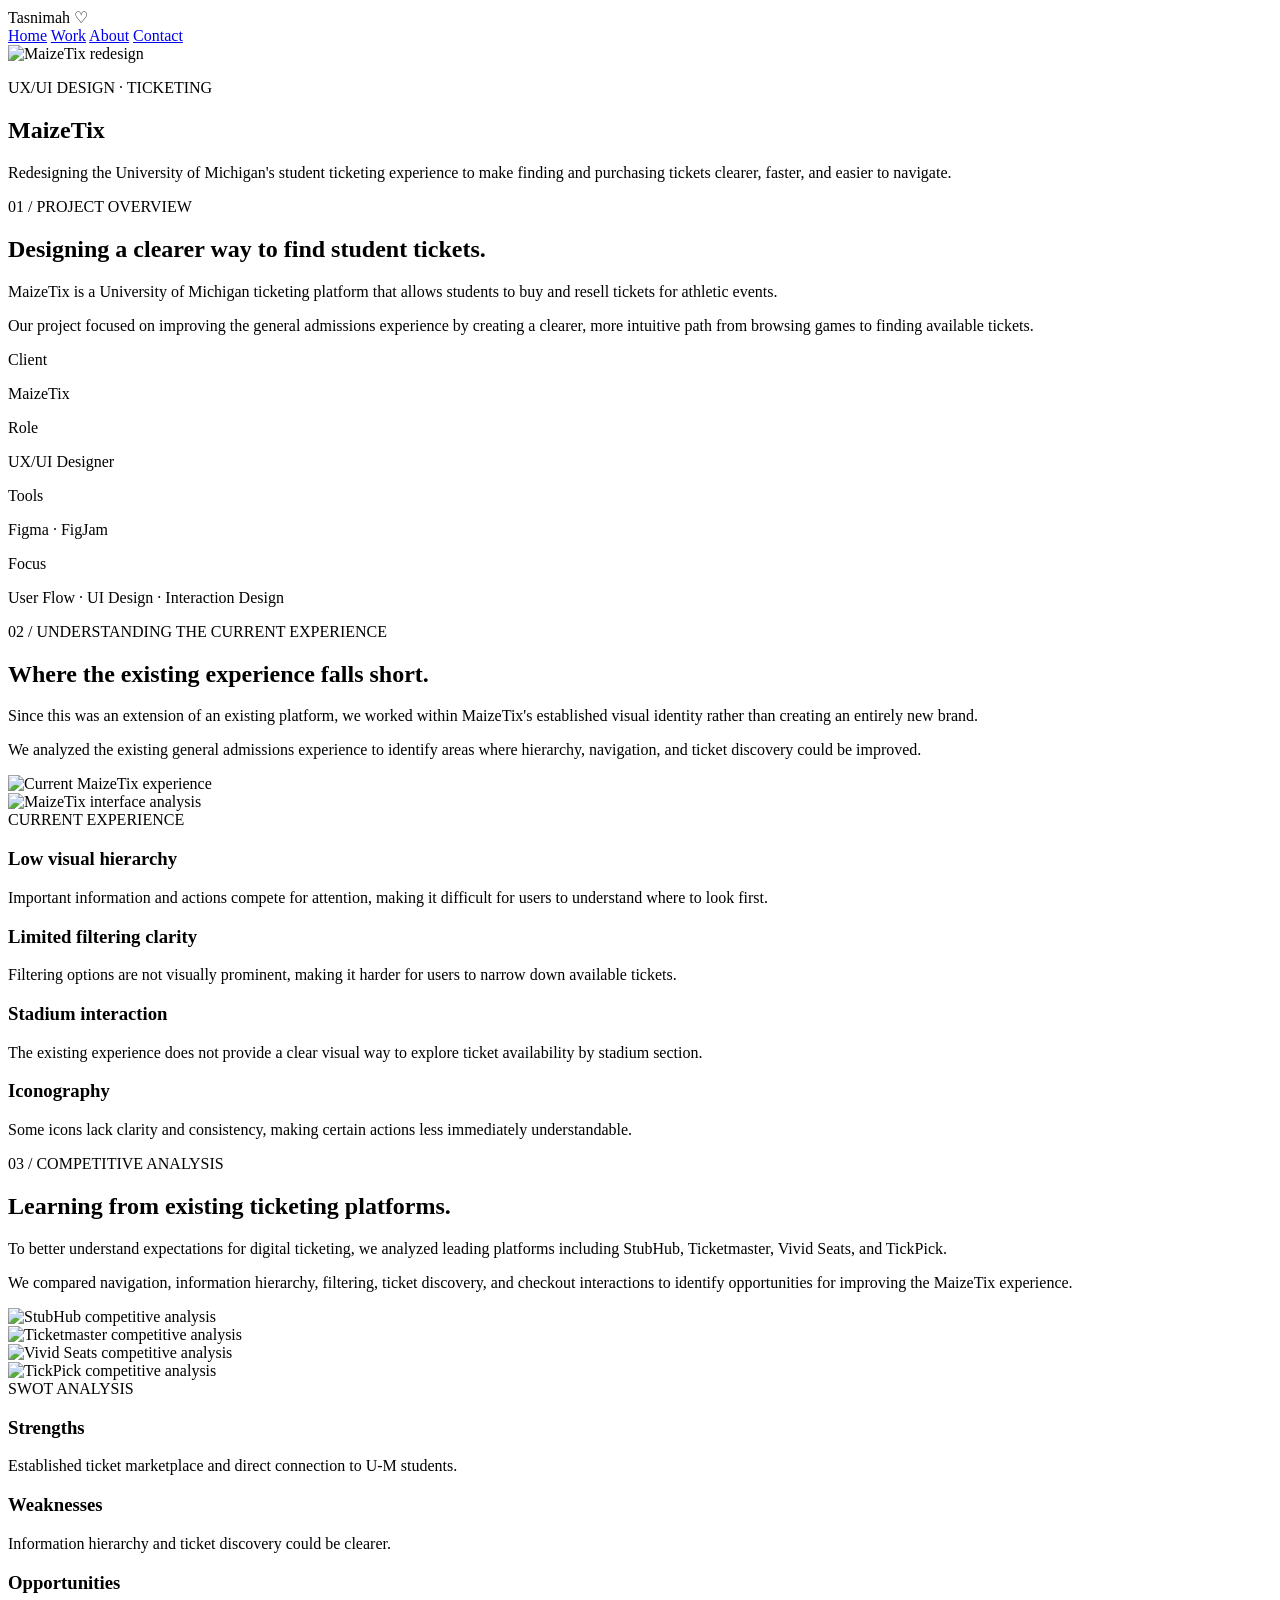
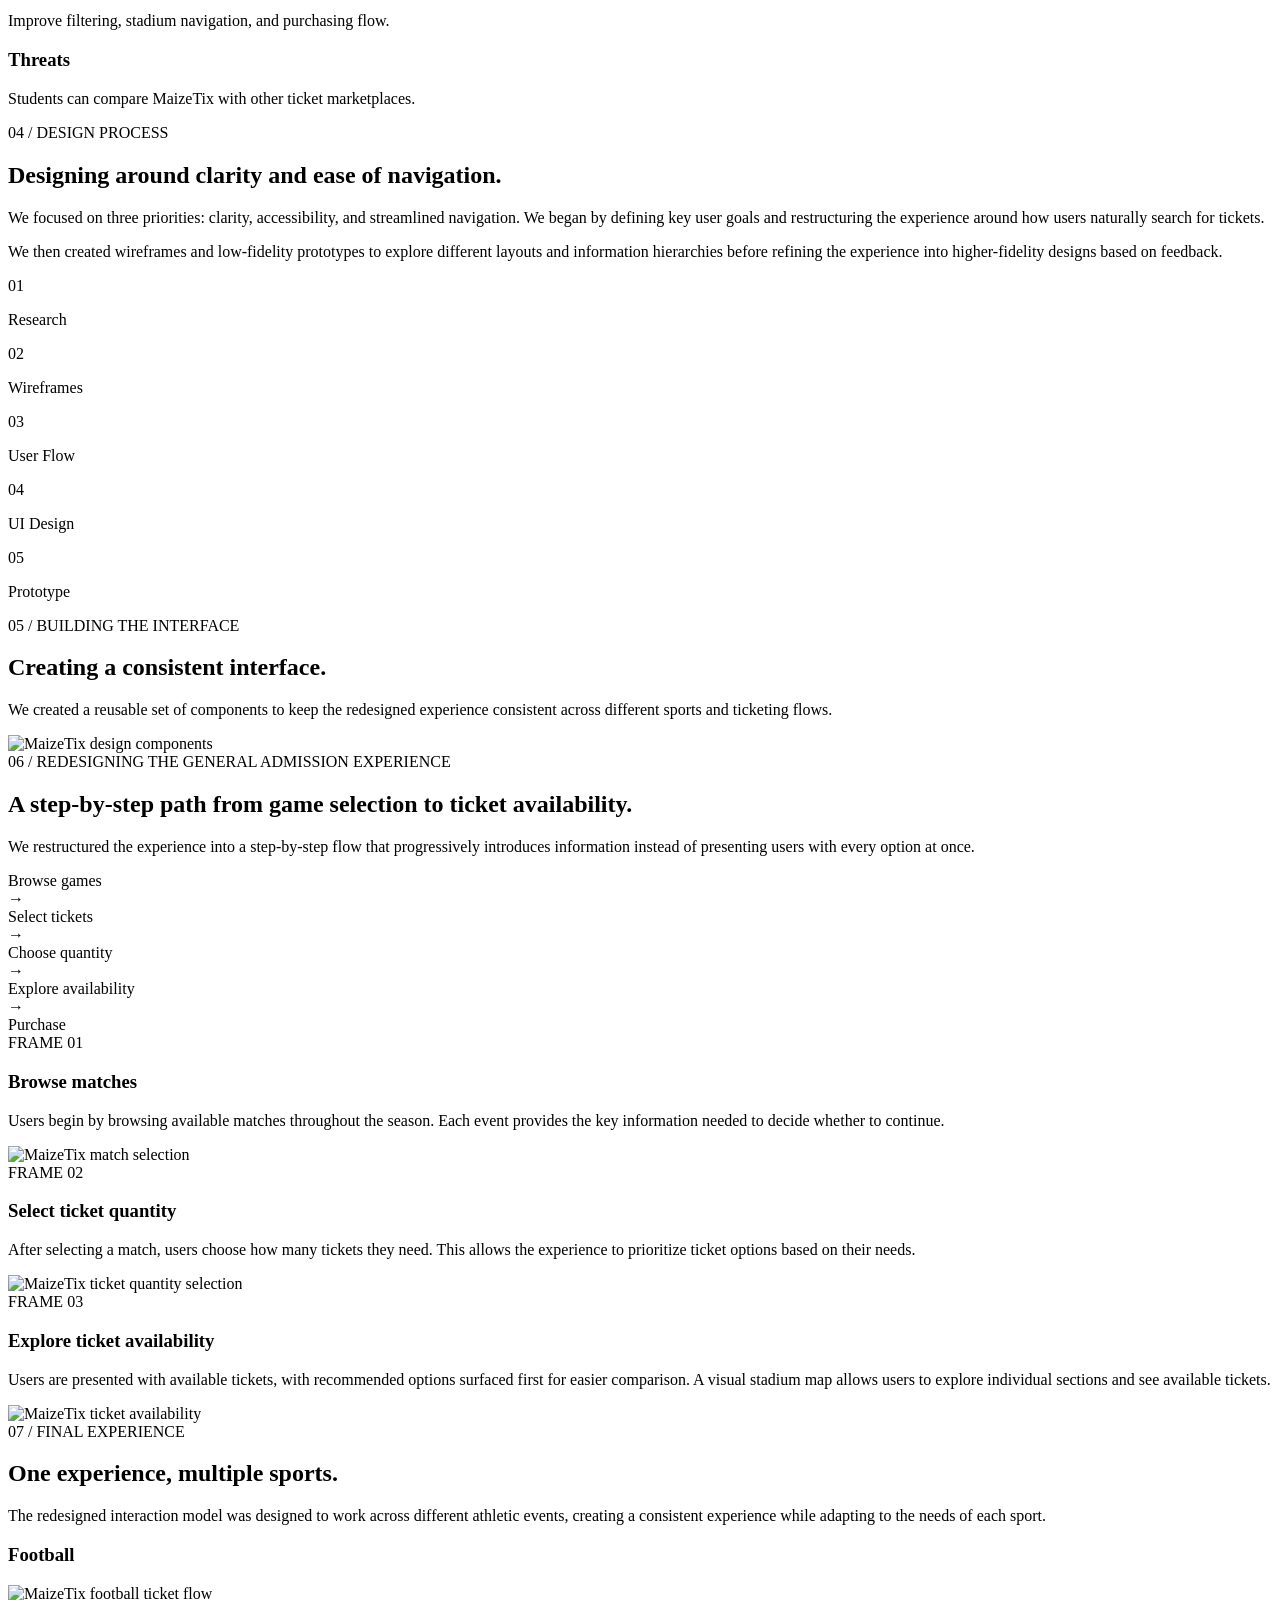
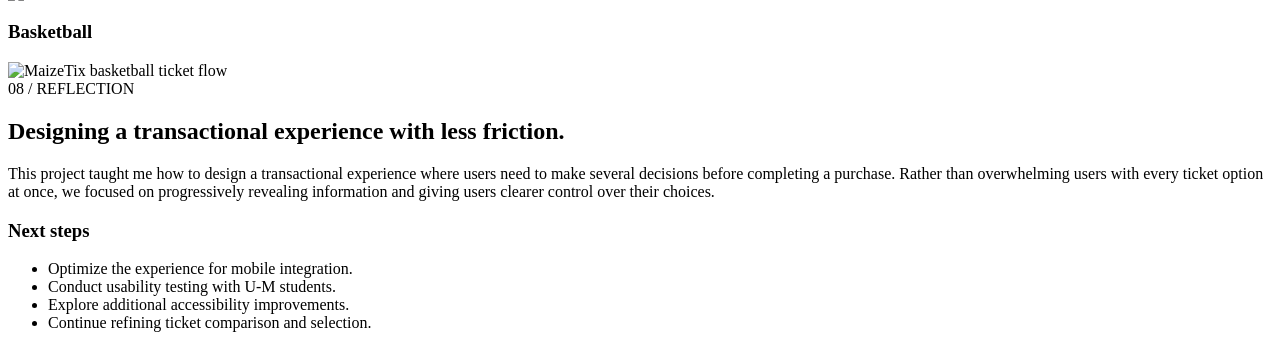
==== maizetix.html @ 99784bfe "upload" ====
<!DOCTYPE html>
<html lang="en">

<head>
    <meta charset="UTF-8">
    <meta name="viewport" content="width=device-width, initial-scale=1.0">

    <title>MaizeTix | Tasnimah Uddin</title>

    <link rel="stylesheet" href="css/style.css">
</head>

<body>

    <!-- Navigation -->

    <nav class="navbar">

        <div class="logo">
            Tasnimah ♡
        </div>

        <div class="nav-links">
            <a href="index.html">Home</a>
            <a href="index.html#work">Work</a>
            <a href="about.html">About</a>
            <a href="contact.html">Contact</a>
        </div>

    </nav>


    <main class="case-study">


        <!-- HERO -->

        <section class="case-hero">

            <div class="case-hero-image">
                <img src="images/maizetix-cover.png" alt="MaizeTix redesign">
            </div>

            <div class="case-hero-content">

                <p class="project-label">
                    UX/UI DESIGN · TICKETING
                </p>

                <h1>
                    MaizeTix
                </h1>

                <p class="case-hero-description">
                    Redesigning the University of Michigan's student ticketing
                    experience to make finding and purchasing tickets clearer,
                    faster, and easier to navigate.
                </p>

            </div>

        </section>


        <!-- PROJECT OVERVIEW -->

        <section class="case-section">

            <div class="section-label">
                01 / PROJECT OVERVIEW
            </div>

            <div class="section-content">

                <h2>
                    Designing a clearer way to find student tickets.
                </h2>

                <p>
                    MaizeTix is a University of Michigan ticketing platform
                    that allows students to buy and resell tickets for
                    athletic events.
                </p>

                <p>
                    Our project focused on improving the general admissions
                    experience by creating a clearer, more intuitive path
                    from browsing games to finding available tickets.
                </p>

                <div class="project-details">

                    <div>
                        <span>Client</span>
                        <p>MaizeTix</p>
                    </div>

                    <div>
                        <span>Role</span>
                        <p>UX/UI Designer</p>
                    </div>

                    <div>
                        <span>Tools</span>
                        <p>Figma · FigJam</p>
                    </div>

                    <div>
                        <span>Focus</span>
                        <p>User Flow · UI Design · Interaction Design</p>
                    </div>

                </div>

            </div>

        </section>


        <!-- CURRENT EXPERIENCE -->

        <section class="case-section">

            <div class="section-label">
                02 / UNDERSTANDING THE CURRENT EXPERIENCE
            </div>

            <div class="section-content">

                <h2>
                    Where the existing experience falls short.
                </h2>

                <p>
                    Since this was an extension of an existing platform,
                    we worked within MaizeTix's established visual identity
                    rather than creating an entirely new brand.
                </p>

                <p>
                    We analyzed the existing general admissions experience
                    to identify areas where hierarchy, navigation, and
                    ticket discovery could be improved.
                </p>

                <div class="case-image large">
                    <img
                        src="images/maizetix-current-1.png"
                        alt="Current MaizeTix experience"
                    >
                </div>

                <div class="case-image large">
                    <img
                        src="images/maizetix-current-2.png"
                        alt="MaizeTix interface analysis"
                    >
                </div>

            </div>

        </section>


        <!-- CURRENT EXPERIENCE FINDINGS -->

        <section class="case-section">

            <div class="section-label">
                CURRENT EXPERIENCE
            </div>

            <div class="section-content">

                <div class="insight-grid">

                    <div class="insight-card">

                        <h3>
                            Low visual hierarchy
                        </h3>

                        <p>
                            Important information and actions compete for
                            attention, making it difficult for users to
                            understand where to look first.
                        </p>

                    </div>


                    <div class="insight-card">

                        <h3>
                            Limited filtering clarity
                        </h3>

                        <p>
                            Filtering options are not visually prominent,
                            making it harder for users to narrow down
                            available tickets.
                        </p>

                    </div>


                    <div class="insight-card">

                        <h3>
                            Stadium interaction
                        </h3>

                        <p>
                            The existing experience does not provide a clear
                            visual way to explore ticket availability by
                            stadium section.
                        </p>

                    </div>


                    <div class="insight-card">

                        <h3>
                            Iconography
                        </h3>

                        <p>
                            Some icons lack clarity and consistency,
                            making certain actions less immediately
                            understandable.
                        </p>

                    </div>

                </div>

            </div>

        </section>


        <!-- COMPETITIVE ANALYSIS -->

        <section class="case-section">

            <div class="section-label">
                03 / COMPETITIVE ANALYSIS
            </div>

            <div class="section-content">

                <h2>
                    Learning from existing ticketing platforms.
                </h2>

                <p>
                    To better understand expectations for digital ticketing,
                    we analyzed leading platforms including StubHub,
                    Ticketmaster, Vivid Seats, and TickPick.
                </p>

                <p>
                    We compared navigation, information hierarchy,
                    filtering, ticket discovery, and checkout interactions
                    to identify opportunities for improving the MaizeTix
                    experience.
                </p>

                <div class="competitive-grid">

                    <div class="case-image">
                        <img
                            src="images/stubhub.png"
                            alt="StubHub competitive analysis"
                        >
                    </div>

                    <div class="case-image">
                        <img
                            src="images/ticketmaster.png"
                            alt="Ticketmaster competitive analysis"
                        >
                    </div>

                    <div class="case-image">
                        <img
                            src="images/vividseats.png"
                            alt="Vivid Seats competitive analysis"
                        >
                    </div>

                    <div class="case-image">
                        <img
                            src="images/tickpick.png"
                            alt="TickPick competitive analysis"
                        >
                    </div>

                </div>

            </div>

        </section>


        <!-- SWOT -->

        <section class="case-section">

            <div class="section-label">
                SWOT ANALYSIS
            </div>

            <div class="section-content">

                <div class="swot-grid">

                    <div class="swot-card">
                        <h3>Strengths</h3>
                        <p>
                            Established ticket marketplace and direct
                            connection to U-M students.
                        </p>
                    </div>

                    <div class="swot-card">
                        <h3>Weaknesses</h3>
                        <p>
                            Information hierarchy and ticket discovery
                            could be clearer.
                        </p>
                    </div>

                    <div class="swot-card">
                        <h3>Opportunities</h3>
                        <p>
                            Improve filtering, stadium navigation,
                            and purchasing flow.
                        </p>
                    </div>

                    <div class="swot-card">
                        <h3>Threats</h3>
                        <p>
                            Students can compare MaizeTix with other
                            ticket marketplaces.
                        </p>
                    </div>

                </div>

            </div>

        </section>


        <!-- DESIGN PROCESS -->

        <section class="case-section">

            <div class="section-label">
                04 / DESIGN PROCESS
            </div>

            <div class="section-content">

                <h2>
                    Designing around clarity and ease of navigation.
                </h2>

                <p>
                    We focused on three priorities: clarity, accessibility,
                    and streamlined navigation. We began by defining key
                    user goals and restructuring the experience around
                    how users naturally search for tickets.
                </p>

                <p>
                    We then created wireframes and low-fidelity prototypes
                    to explore different layouts and information hierarchies
                    before refining the experience into higher-fidelity
                    designs based on feedback.
                </p>

                <div class="process-flow">

                    <div>
                        <span>01</span>
                        <p>Research</p>
                    </div>

                    <div>
                        <span>02</span>
                        <p>Wireframes</p>
                    </div>

                    <div>
                        <span>03</span>
                        <p>User Flow</p>
                    </div>

                    <div>
                        <span>04</span>
                        <p>UI Design</p>
                    </div>

                    <div>
                        <span>05</span>
                        <p>Prototype</p>
                    </div>

                </div>

            </div>

        </section>


        <!-- COMPONENTS -->

        <section class="case-section">

            <div class="section-label">
                05 / BUILDING THE INTERFACE
            </div>

            <div class="section-content">

                <h2>
                    Creating a consistent interface.
                </h2>

                <p>
                    We created a reusable set of components to keep the
                    redesigned experience consistent across different
                    sports and ticketing flows.
                </p>

                <div class="case-image large">
                    <img
                        src="images/maizetix-components.png"
                        alt="MaizeTix design components"
                    >
                </div>

            </div>

        </section>


        <!-- REDESIGN -->

        <section class="case-section">

            <div class="section-label">
                06 / REDESIGNING THE GENERAL ADMISSION EXPERIENCE
            </div>

            <div class="section-content">

                <h2>
                    A step-by-step path from game selection to ticket availability.
                </h2>

                <p>
                    We restructured the experience into a step-by-step flow
                    that progressively introduces information instead of
                    presenting users with every option at once.
                </p>

                <!-- USER FLOW -->

                <div class="user-flow">

                    <div>Browse games</div>
                    <span>→</span>
                    <div>Select tickets</div>
                    <span>→</span>
                    <div>Choose quantity</div>
                    <span>→</span>
                    <div>Explore availability</div>
                    <span>→</span>
                    <div>Purchase</div>

                </div>


                <!-- FRAME 1 -->

                <div class="design-frame">

                    <div class="design-frame-text">

                        <span>FRAME 01</span>

                        <h3>
                            Browse matches
                        </h3>

                        <p>
                            Users begin by browsing available matches
                            throughout the season. Each event provides
                            the key information needed to decide whether
                            to continue.
                        </p>

                    </div>

                    <div class="design-frame-image">
                        <img
                            src="images/maizetix-frame1.png"
                            alt="MaizeTix match selection"
                        >
                    </div>

                </div>


                <!-- FRAME 2 -->

                <div class="design-frame">

                    <div class="design-frame-text">

                        <span>FRAME 02</span>

                        <h3>
                            Select ticket quantity
                        </h3>

                        <p>
                            After selecting a match, users choose how
                            many tickets they need. This allows the
                            experience to prioritize ticket options
                            based on their needs.
                        </p>

                    </div>

                    <div class="design-frame-image">
                        <img
                            src="images/maizetix-frame2.png"
                            alt="MaizeTix ticket quantity selection"
                        >
                    </div>

                </div>


                <!-- FRAME 3 -->

                <div class="design-frame">

                    <div class="design-frame-text">

                        <span>FRAME 03</span>

                        <h3>
                            Explore ticket availability
                        </h3>

                        <p>
                            Users are presented with available tickets,
                            with recommended options surfaced first
                            for easier comparison. A visual stadium map
                            allows users to explore individual sections
                            and see available tickets.
                        </p>

                    </div>

                    <div class="design-frame-image">
                        <img
                            src="images/maizetix-frame3.png"
                            alt="MaizeTix ticket availability"
                        >
                    </div>

                </div>

            </div>

        </section>


        <!-- FINAL DESIGNS -->

        <section class="case-section final-designs">

            <div class="section-label">
                07 / FINAL EXPERIENCE
            </div>

            <div class="section-content">

                <h2>
                    One experience, multiple sports.
                </h2>

                <p>
                    The redesigned interaction model was designed to
                    work across different athletic events, creating a
                    consistent experience while adapting to the needs
                    of each sport.
                </p>


                <div class="final-design">

                    <h3>
                        Football
                    </h3>

                    <img
                        src="images/maizetix-football.png"
                        alt="MaizeTix football ticket flow"
                    >

                </div>


                <div class="final-design">

                    <h3>
                        Basketball
                    </h3>

                    <img
                        src="images/maizetix-basketball.png"
                        alt="MaizeTix basketball ticket flow"
                    >

                </div>

            </div>

        </section>


        <!-- REFLECTION -->

        <section class="case-section reflection">

            <div class="section-label">
                08 / REFLECTION
            </div>

            <div class="section-content">

                <h2>
                    Designing a transactional experience with less friction.
                </h2>

                <p>
                    This project taught me how to design a transactional
                    experience where users need to make several decisions
                    before completing a purchase. Rather than overwhelming
                    users with every ticket option at once, we focused on
                    progressively revealing information and giving users
                    clearer control over their choices.
                </p>

                <h3>
                    Next steps
                </h3>

                <ul>
                    <li>Optimize the experience for mobile integration.</li>
                    <li>Conduct usability testing with U-M students.</li>
                    <li>Explore additional accessibility improvements.</li>
                    <li>Continue refining ticket comparison and selection.</li>
                </ul>

            </div>

        </section>


    </main>


    <script src="js/script.js"></script>

</body>

</html>
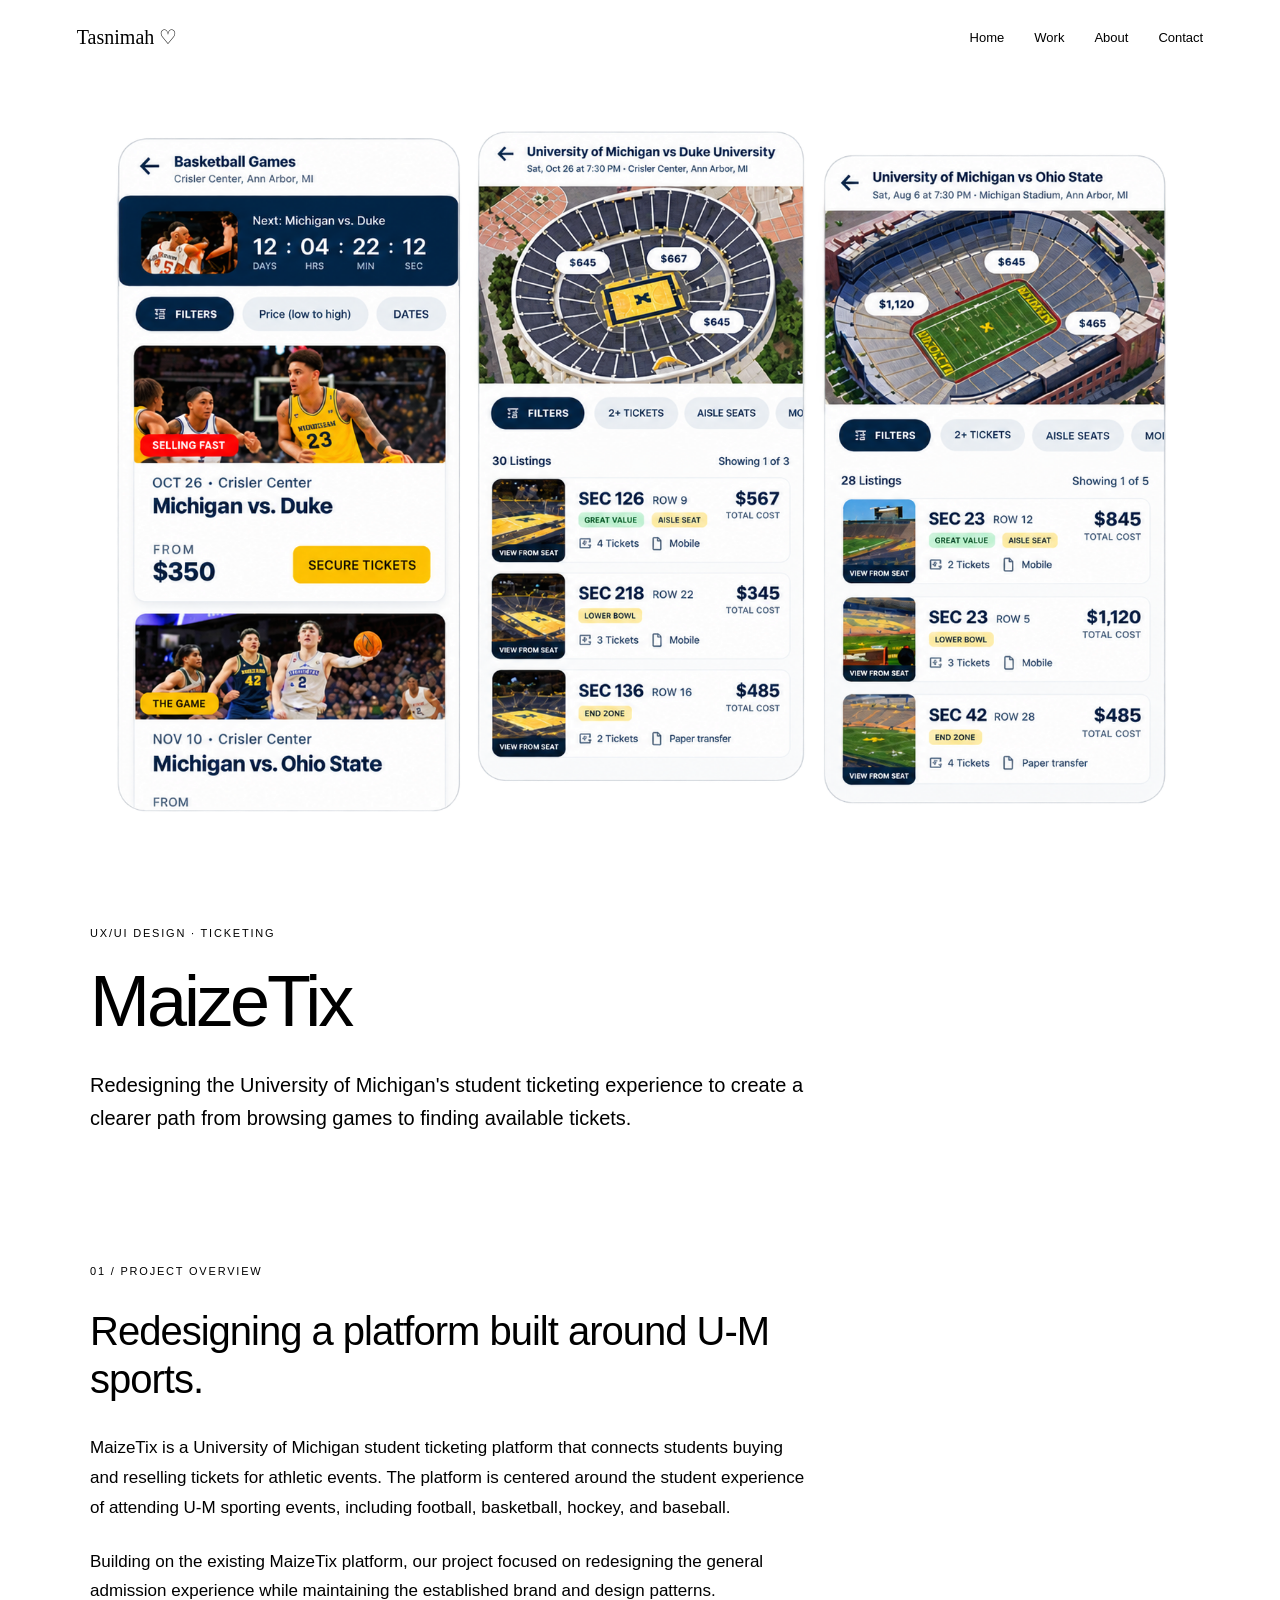
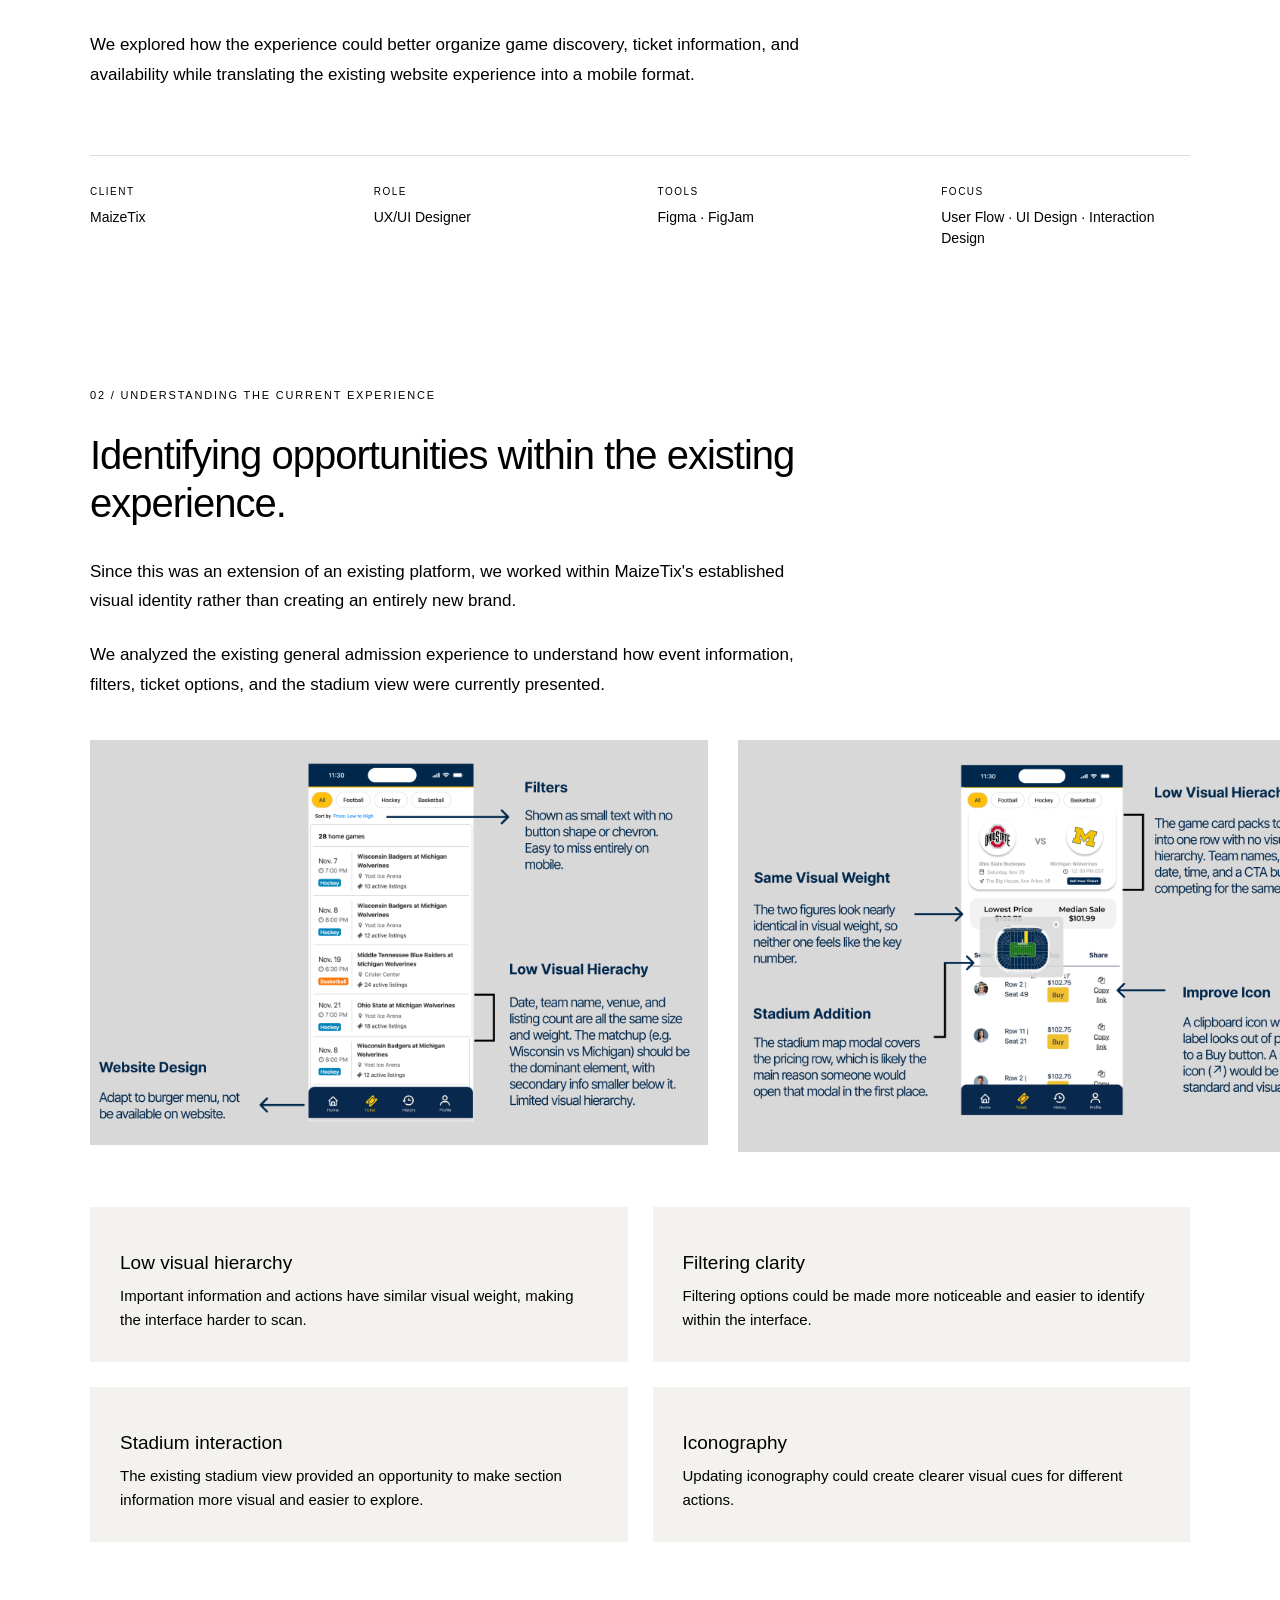
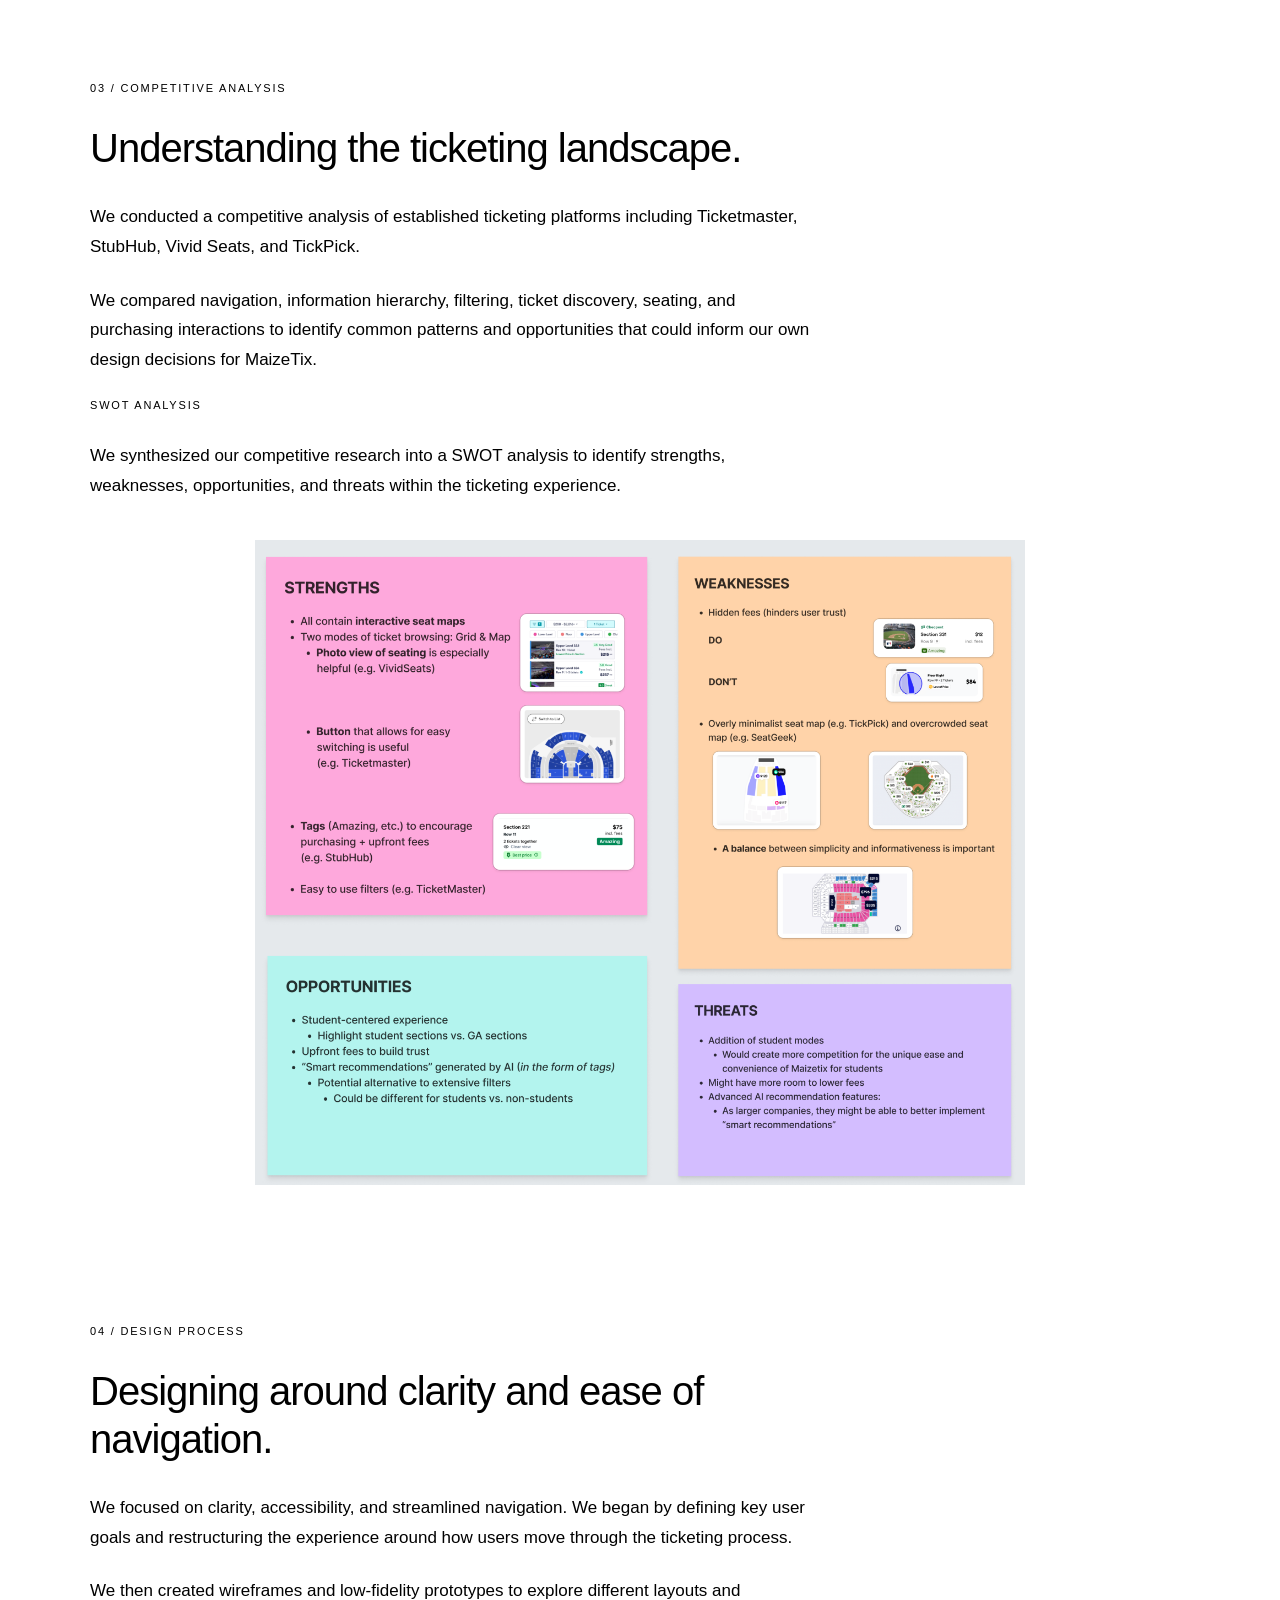
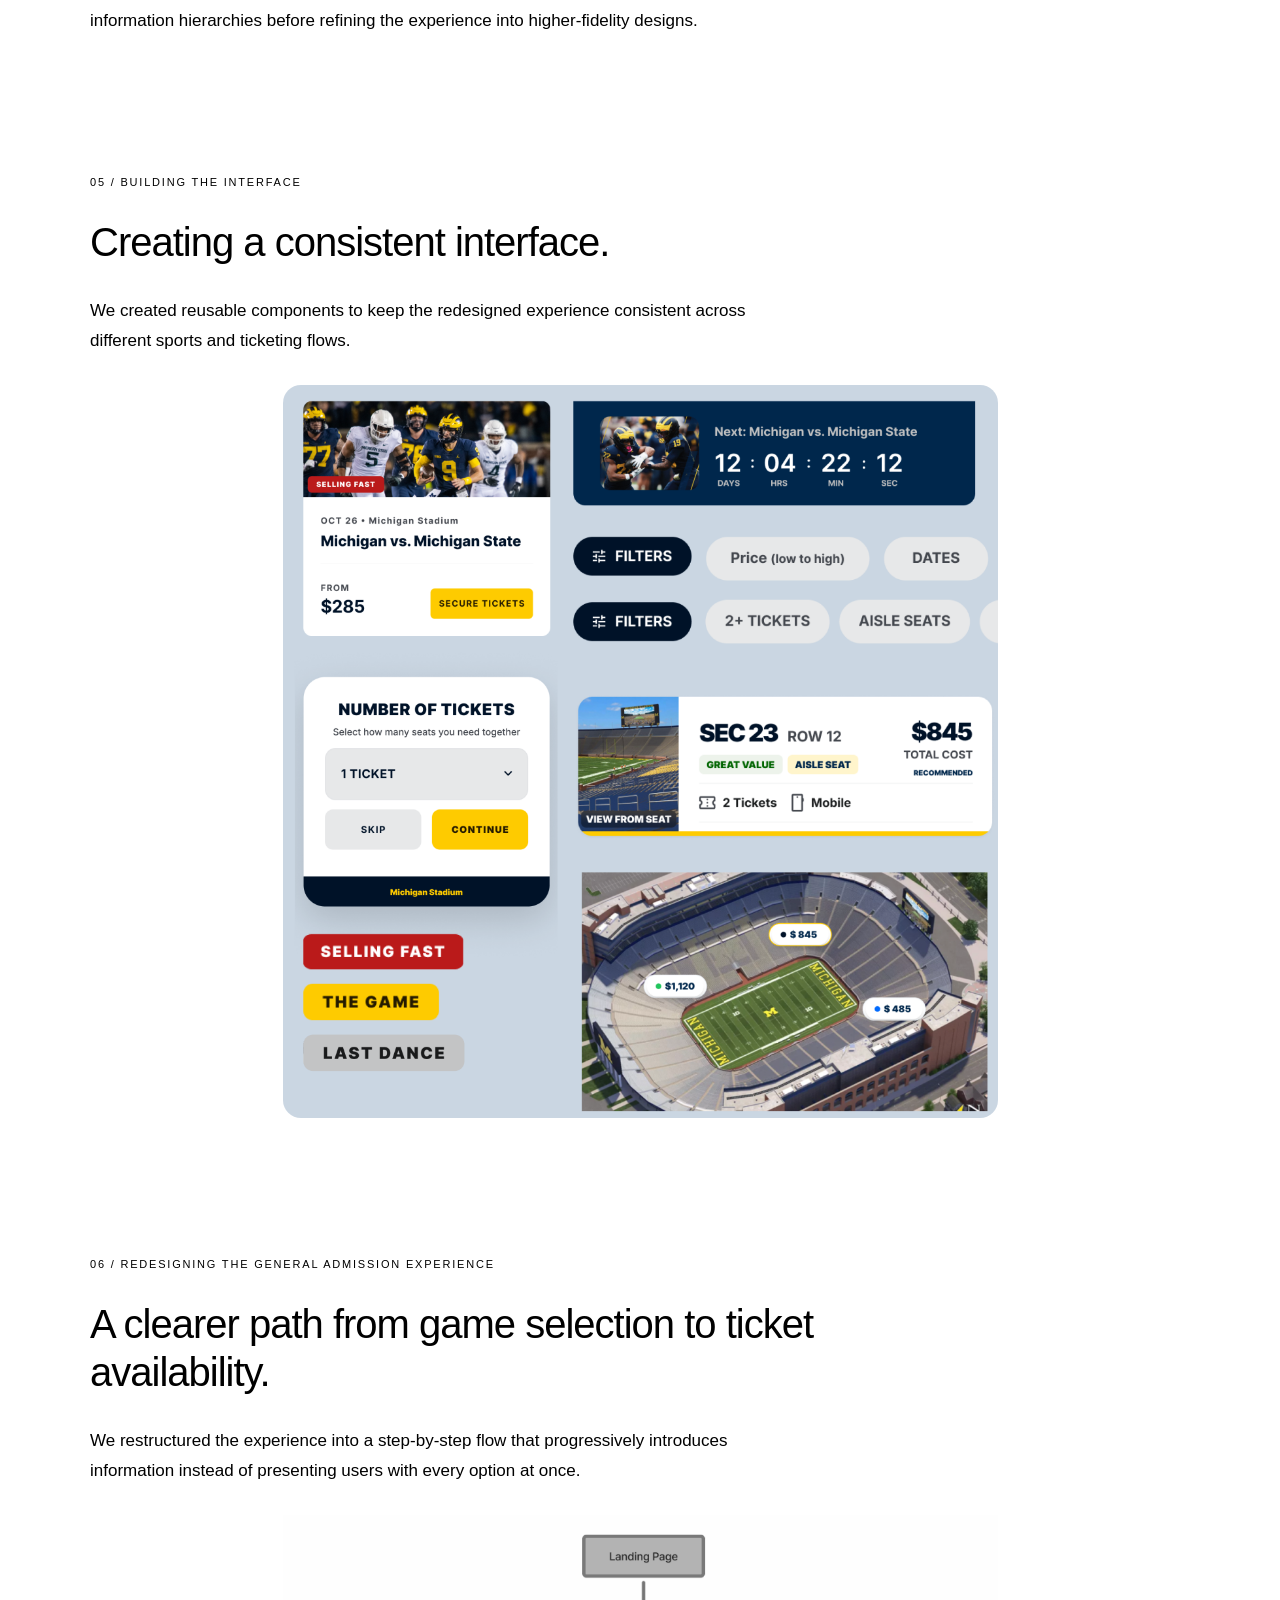
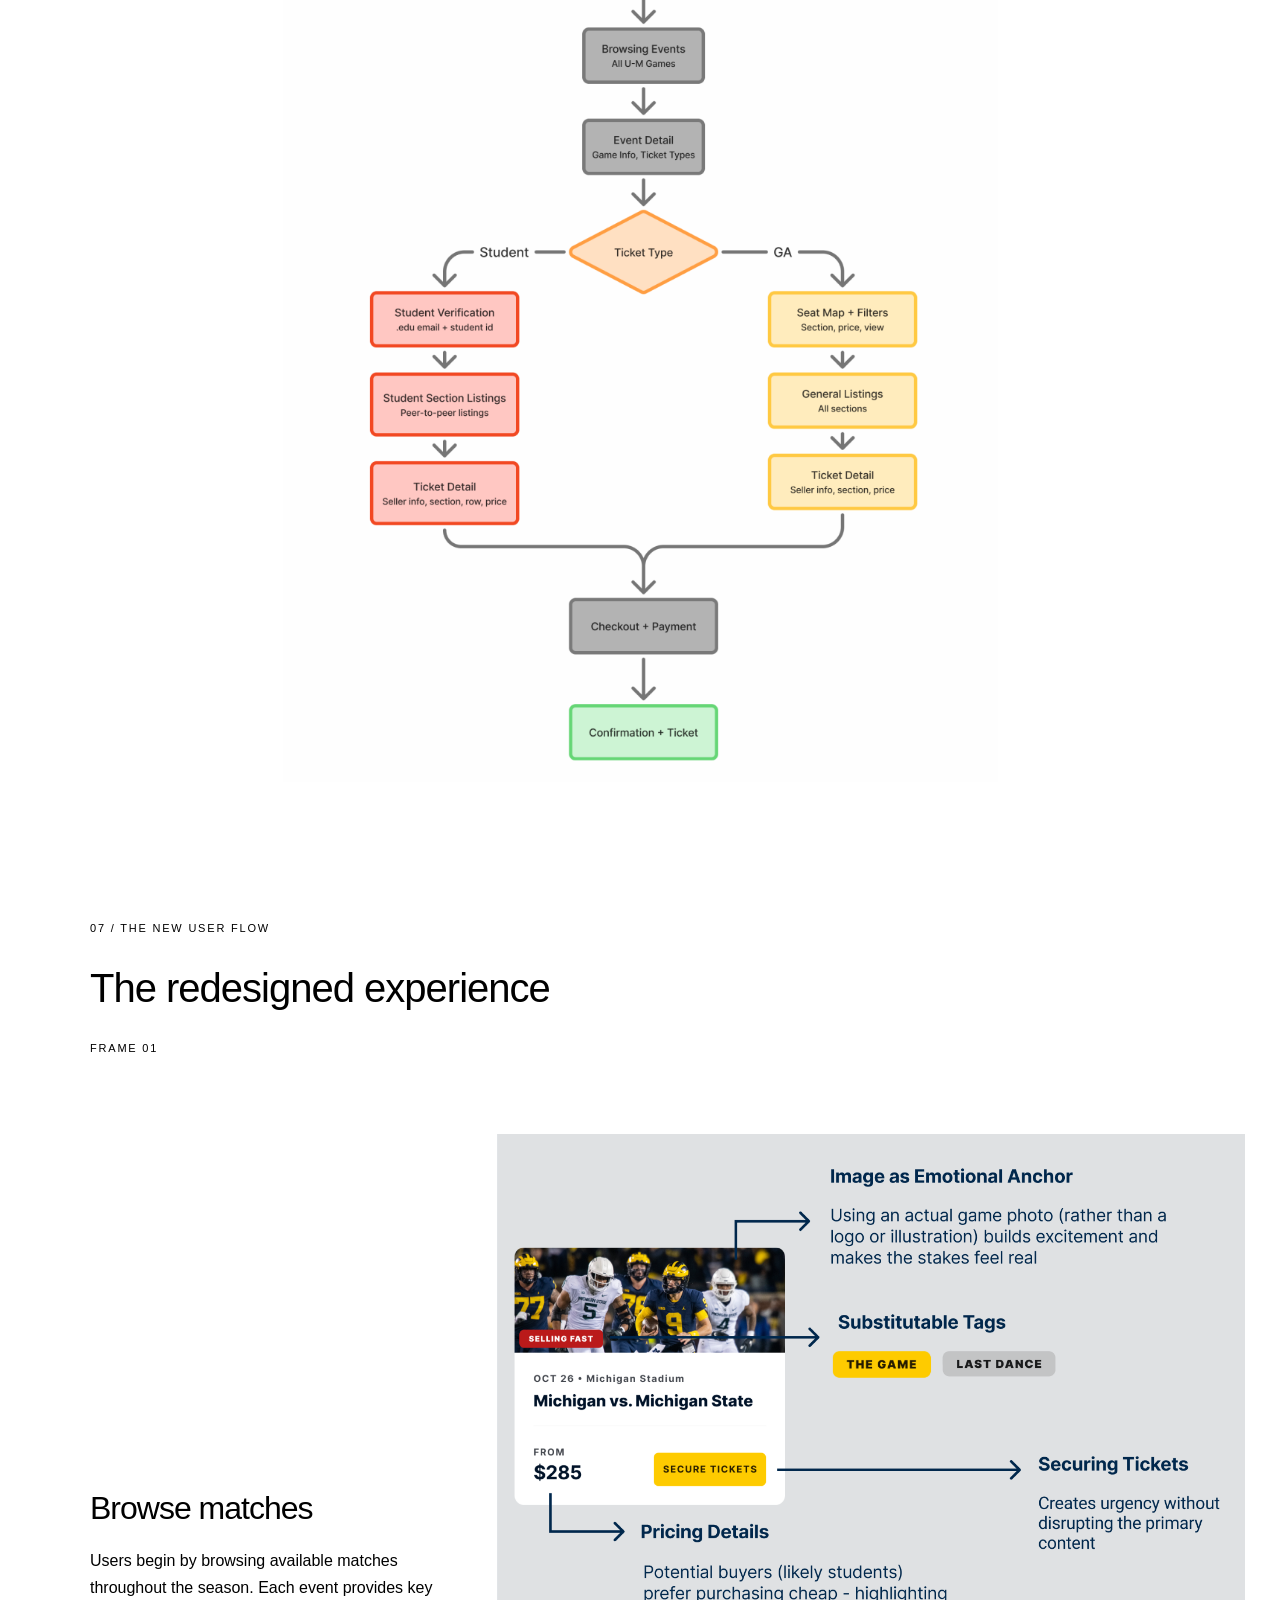
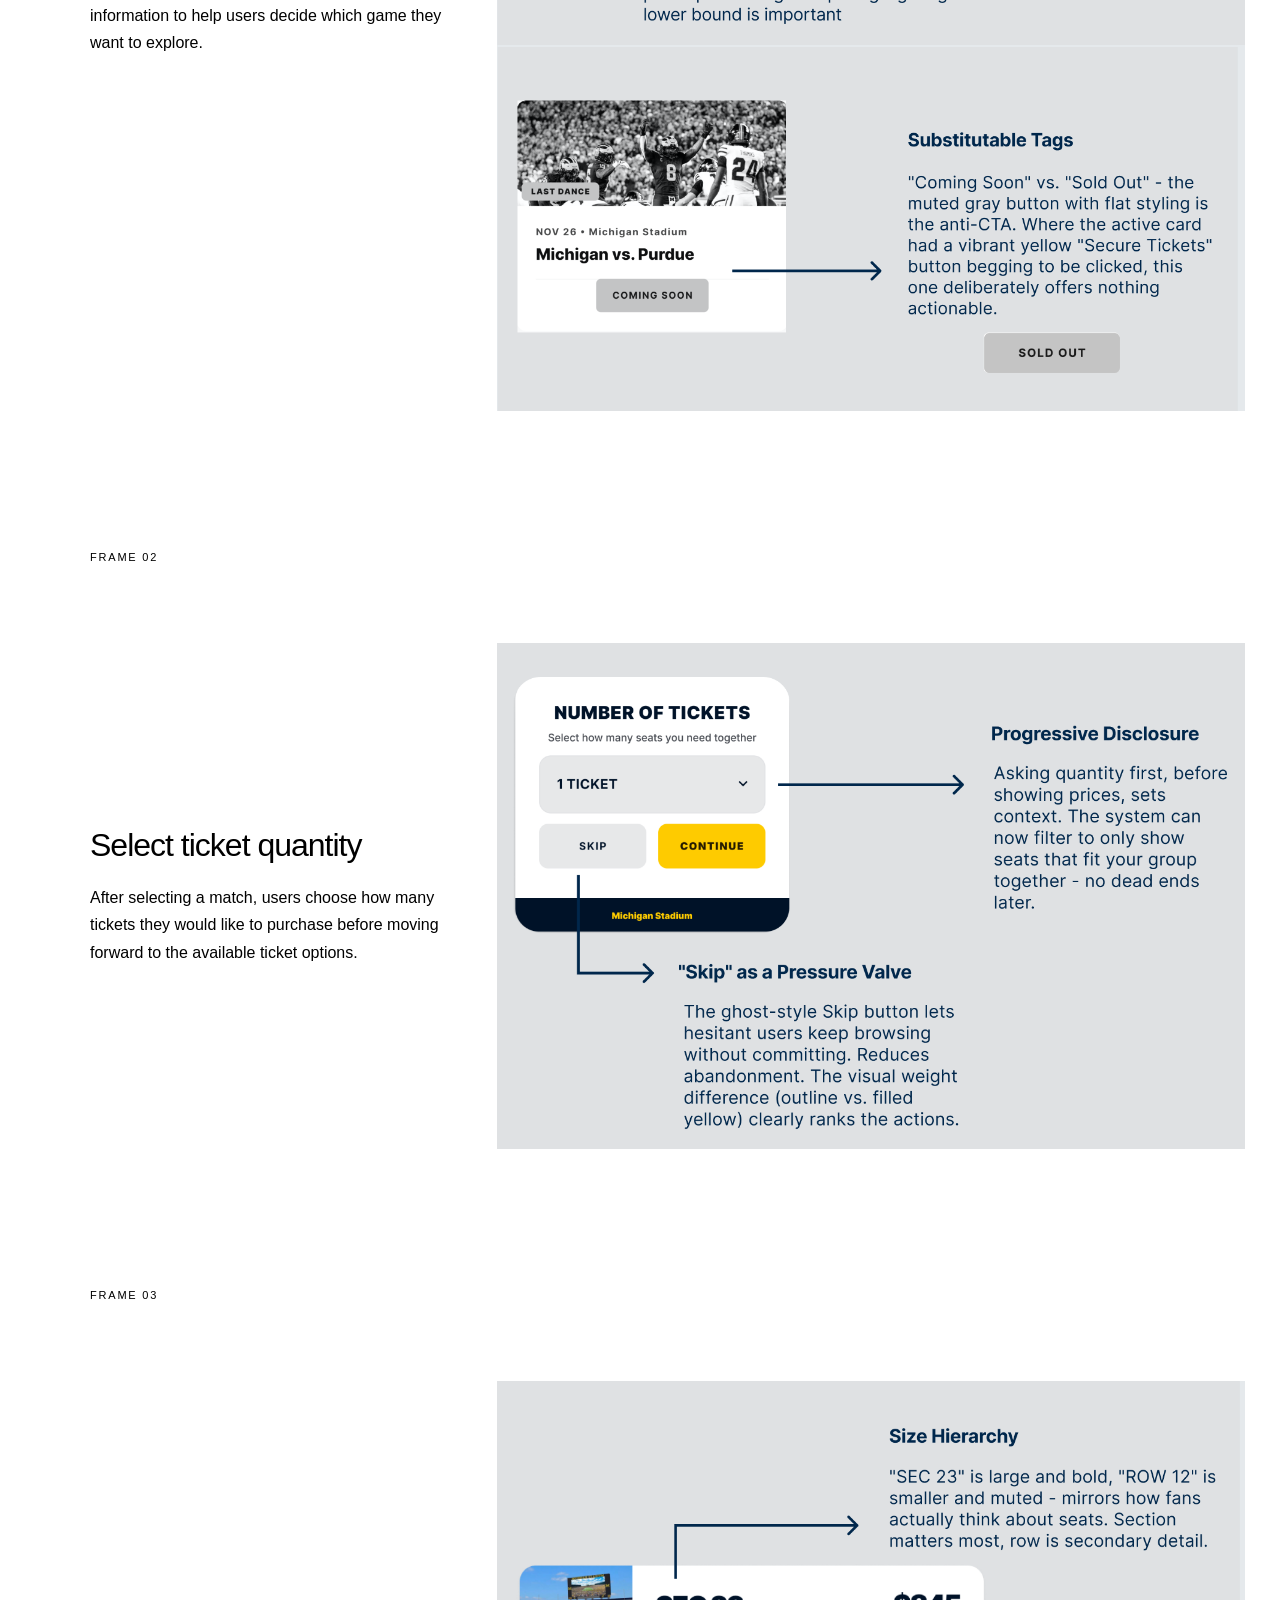
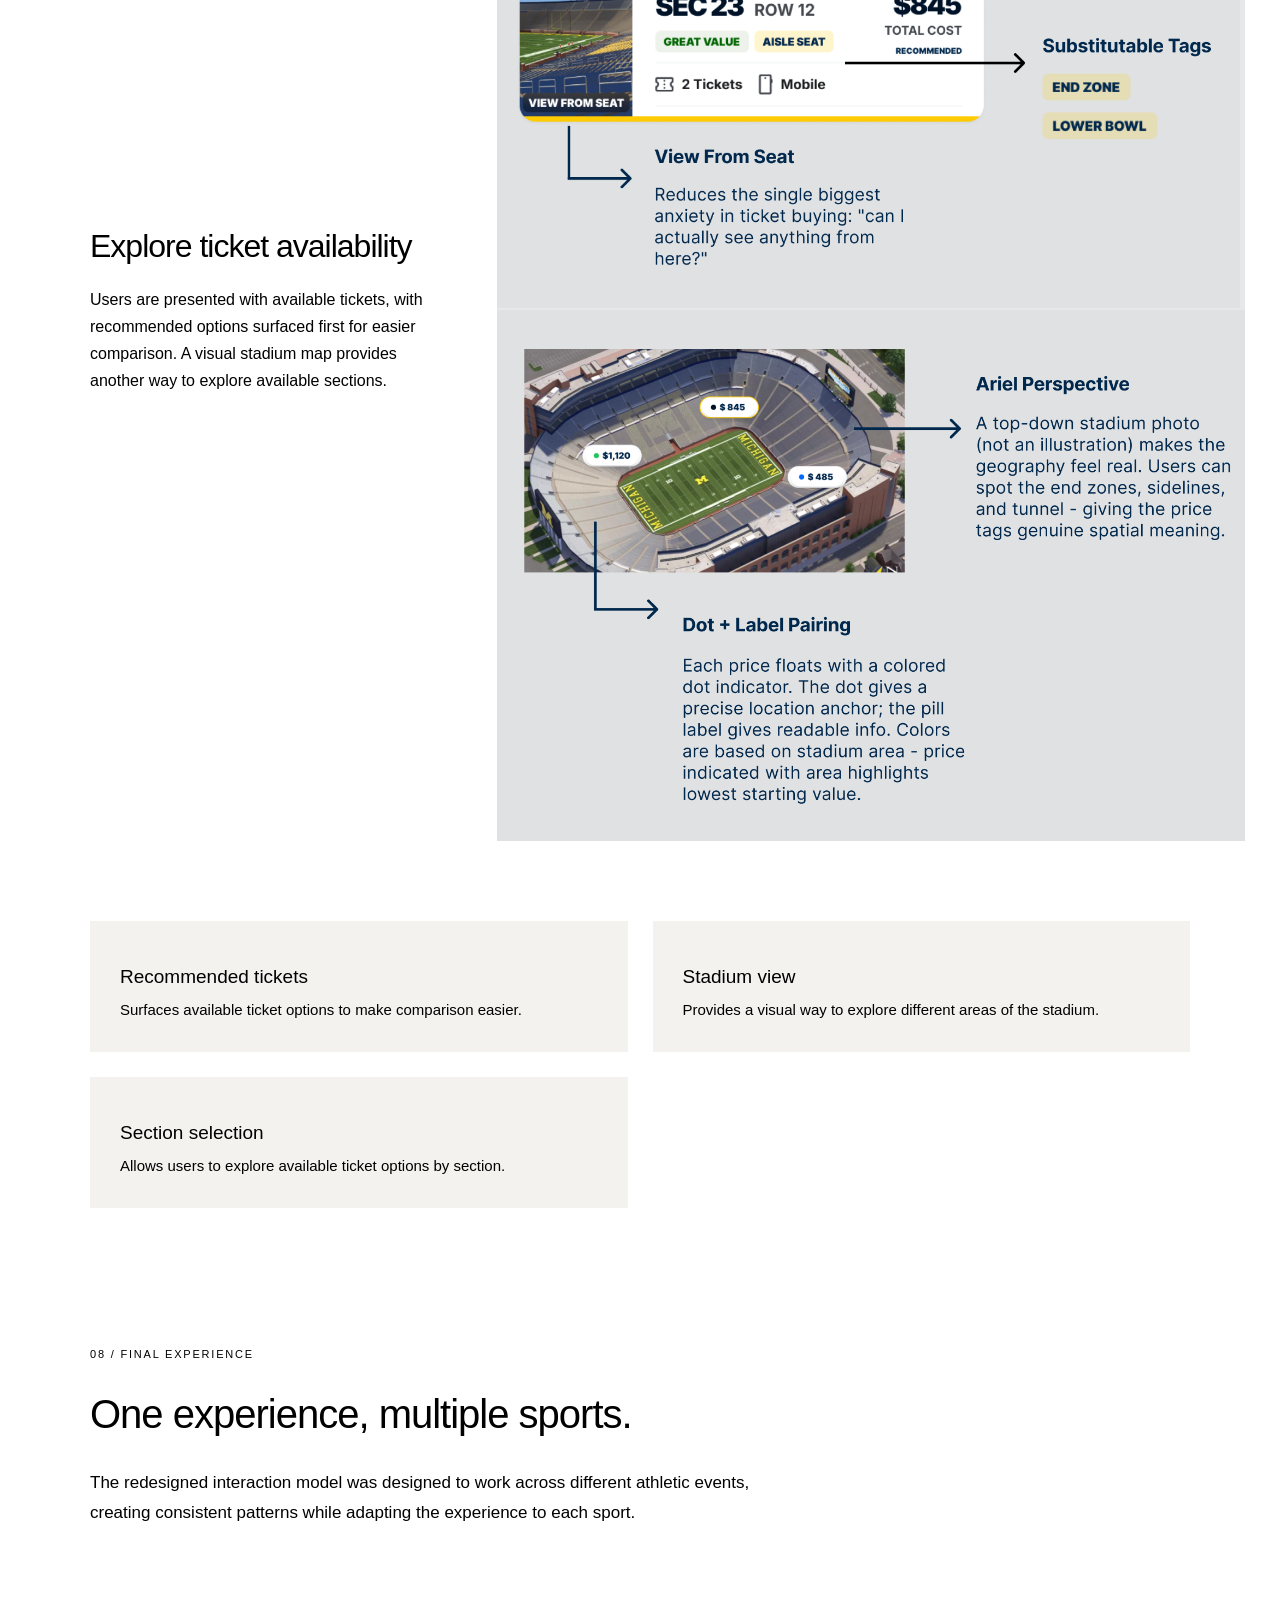
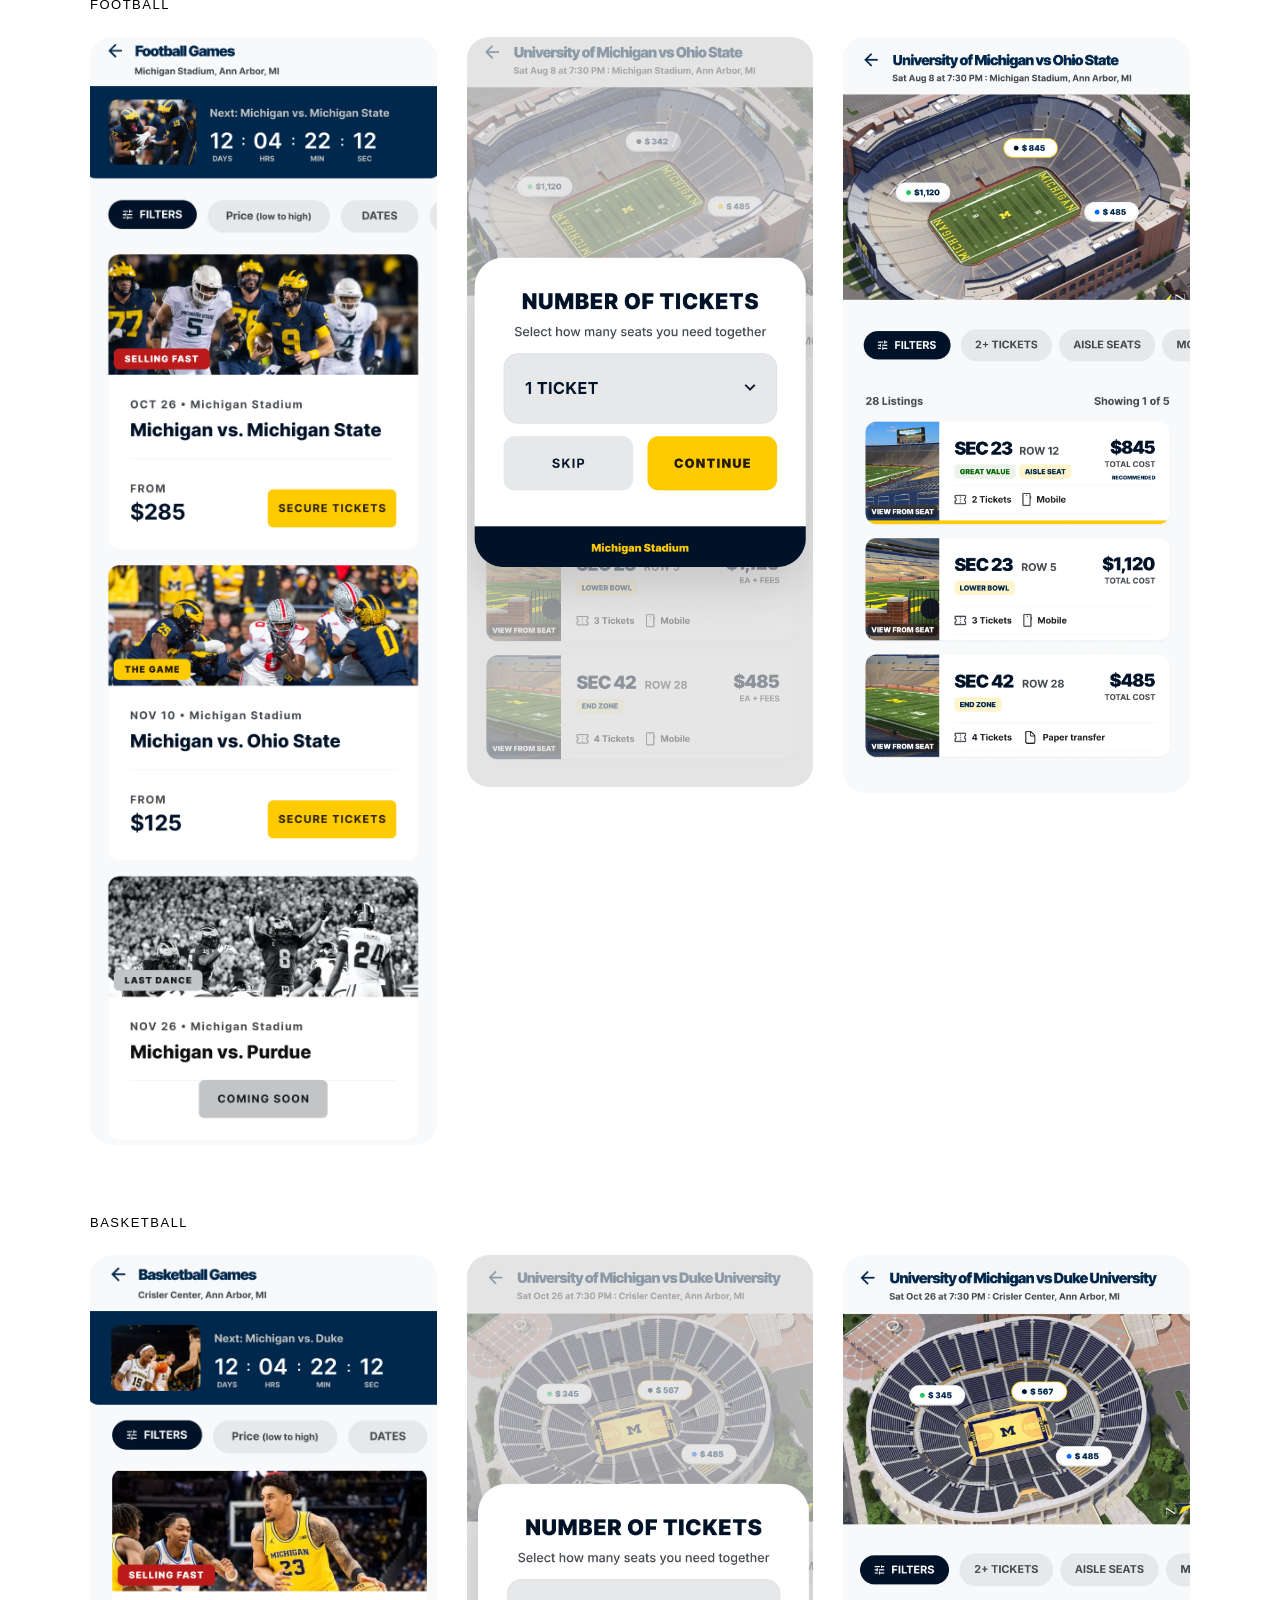
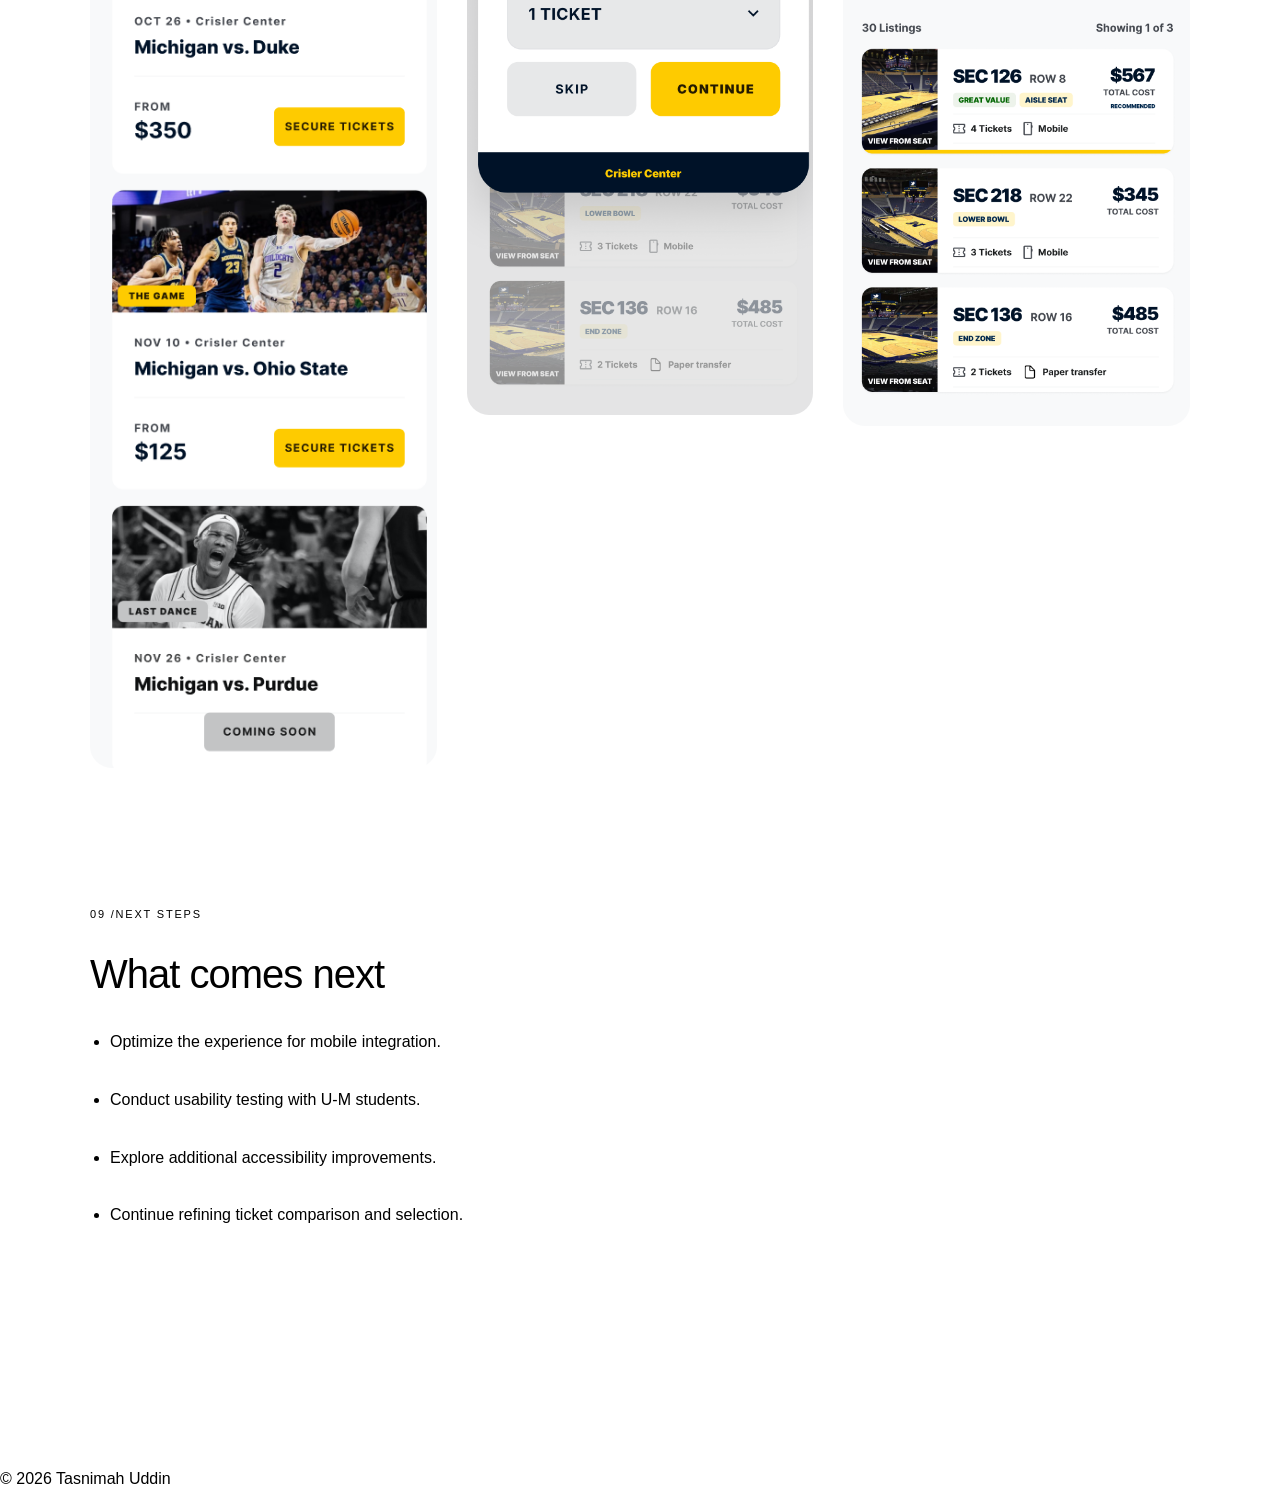
==== commit a6160c09: "updating maizetix" ====
--- a/maizetix.html
+++ b/maizetix.html
@@ -12,7 +12,7 @@
 
 <body>
 
-    <!-- Navigation -->
+    <!-- NAVIGATION -->
 
     <nav class="navbar">
 
@@ -21,10 +21,23 @@
         </div>
 
         <div class="nav-links">
-            <a href="index.html">Home</a>
-            <a href="index.html#work">Work</a>
-            <a href="about.html">About</a>
-            <a href="contact.html">Contact</a>
+
+            <a href="index.html">
+                Home
+            </a>
+
+            <a href="index.html#work">
+                Work
+            </a>
+
+            <a href="about.html">
+                About
+            </a>
+
+            <a href="contactpage.html">
+                Contact
+            </a>
+
         </div>
 
     </nav>
@@ -33,31 +46,33 @@
     <main class="case-study">
 
 
-        <!-- HERO -->
+        <!-- HERO IMAGE -->
+
+        <section class="case-hero-image">
+
+            <img
+                src="images/maizetixcv.png"
+                alt="MaizeTix mobile app screens showing University of Michigan athletic events"
+            >
+
+        </section>
+
+
+        <!-- INTRO -->
 
         <section class="case-hero">
 
-            <div class="case-hero-image">
-                <img src="images/maizetix-cover.png" alt="MaizeTix redesign">
-            </div>
-
-            <div class="case-hero-content">
-
-                <p class="project-label">
-                    UX/UI DESIGN · TICKETING
-                </p>
-
-                <h1>
-                    MaizeTix
-                </h1>
-
-                <p class="case-hero-description">
-                    Redesigning the University of Michigan's student ticketing
-                    experience to make finding and purchasing tickets clearer,
-                    faster, and easier to navigate.
-                </p>
-
-            </div>
+            <div class="section-label">
+                UX/UI DESIGN · TICKETING
+            </div>
+
+            <h1>
+                MaizeTix
+            </h1>
+
+            <p class="case-hero-intro">
+                Redesigning the University of Michigan's student ticketing experience to create a clearer path from browsing games to finding available tickets.
+            </p>
 
         </section>
 
@@ -73,40 +88,40 @@
             <div class="section-content">
 
                 <h2>
-                    Designing a clearer way to find student tickets.
-                </h2>
-
-                <p>
-                    MaizeTix is a University of Michigan ticketing platform
-                    that allows students to buy and resell tickets for
-                    athletic events.
-                </p>
-
-                <p>
-                    Our project focused on improving the general admissions
-                    experience by creating a clearer, more intuitive path
-                    from browsing games to finding available tickets.
+                    Redesigning a platform built around U-M sports.
+                </h2>
+
+                <p>
+                    MaizeTix is a University of Michigan student ticketing platform that connects students buying and reselling tickets for athletic events. The platform is centered around the student experience of attending U-M sporting events, including football, basketball, hockey, and baseball.
+                </p>
+
+                <p>
+                    Building on the existing MaizeTix platform, our project focused on redesigning the general admission experience while maintaining the established brand and design patterns.
+                </p>
+
+                <p>
+                    We explored how the experience could better organize game discovery, ticket information, and availability while translating the existing website experience into a mobile format.
                 </p>
 
                 <div class="project-details">
 
                     <div>
-                        <span>Client</span>
+                        <span>CLIENT</span>
                         <p>MaizeTix</p>
                     </div>
 
                     <div>
-                        <span>Role</span>
+                        <span>ROLE</span>
                         <p>UX/UI Designer</p>
                     </div>
 
                     <div>
-                        <span>Tools</span>
+                        <span>TOOLS</span>
                         <p>Figma · FigJam</p>
                     </div>
 
                     <div>
-                        <span>Focus</span>
+                        <span>FOCUS</span>
                         <p>User Flow · UI Design · Interaction Design</p>
                     </div>
 
@@ -128,49 +143,44 @@
             <div class="section-content">
 
                 <h2>
-                    Where the existing experience falls short.
-                </h2>
-
-                <p>
-                    Since this was an extension of an existing platform,
-                    we worked within MaizeTix's established visual identity
-                    rather than creating an entirely new brand.
-                </p>
-
-                <p>
-                    We analyzed the existing general admissions experience
-                    to identify areas where hierarchy, navigation, and
-                    ticket discovery could be improved.
-                </p>
-
-                <div class="case-image large">
-                    <img
-                        src="images/maizetix-current-1.png"
-                        alt="Current MaizeTix experience"
-                    >
-                </div>
-
-                <div class="case-image large">
-                    <img
-                        src="images/maizetix-current-2.png"
-                        alt="MaizeTix interface analysis"
-                    >
-                </div>
-
-            </div>
-
-        </section>
-
-
-        <!-- CURRENT EXPERIENCE FINDINGS -->
-
-        <section class="case-section">
-
-            <div class="section-label">
-                CURRENT EXPERIENCE
-            </div>
-
-            <div class="section-content">
+                    Identifying opportunities within the existing experience.
+                </h2>
+
+                <p>
+                    Since this was an extension of an existing platform, we worked within MaizeTix's established visual identity rather than creating an entirely new brand.
+                </p>
+
+                <p>
+                    We analyzed the existing general admission experience to understand how event information, filters, ticket options, and the stadium view were currently presented.
+                </p>
+
+
+                <!-- CURRENT EXPERIENCE IMAGES -->
+
+                <div class="current-experience-images">
+
+                    <div class="current-experience-image">
+
+                        <img
+                            src="images/ticketsog1.png"
+                            alt="Current MaizeTix general admission experience"
+                        >
+
+                    </div>
+
+                    <div class="current-experience-image">
+
+                        <img
+                            src="images/ticketsog2.png"
+                            alt="Annotated MaizeTix interface showing areas for improvement"
+                        >
+
+                    </div>
+
+                </div>
+
+
+                <!-- CURRENT EXPERIENCE INSIGHTS -->
 
                 <div class="insight-grid">
 
@@ -181,9 +191,7 @@
                         </h3>
 
                         <p>
-                            Important information and actions compete for
-                            attention, making it difficult for users to
-                            understand where to look first.
+                            Important information and actions have similar visual weight, making the interface harder to scan.
                         </p>
 
                     </div>
@@ -192,13 +200,11 @@
                     <div class="insight-card">
 
                         <h3>
-                            Limited filtering clarity
+                            Filtering clarity
                         </h3>
 
                         <p>
-                            Filtering options are not visually prominent,
-                            making it harder for users to narrow down
-                            available tickets.
+                            Filtering options could be made more noticeable and easier to identify within the interface.
                         </p>
 
                     </div>
@@ -211,9 +217,7 @@
                         </h3>
 
                         <p>
-                            The existing experience does not provide a clear
-                            visual way to explore ticket availability by
-                            stadium section.
+                            The existing stadium view provided an opportunity to make section information more visual and easier to explore.
                         </p>
 
                     </div>
@@ -226,9 +230,7 @@
                         </h3>
 
                         <p>
-                            Some icons lack clarity and consistency,
-                            making certain actions less immediately
-                            understandable.
+                            Updating iconography could create clearer visual cues for different actions.
                         </p>
 
                     </div>
@@ -251,177 +253,77 @@
             <div class="section-content">
 
                 <h2>
-                    Learning from existing ticketing platforms.
-                </h2>
-
-                <p>
-                    To better understand expectations for digital ticketing,
-                    we analyzed leading platforms including StubHub,
-                    Ticketmaster, Vivid Seats, and TickPick.
-                </p>
-
-                <p>
-                    We compared navigation, information hierarchy,
-                    filtering, ticket discovery, and checkout interactions
-                    to identify opportunities for improving the MaizeTix
-                    experience.
-                </p>
-
-                <div class="competitive-grid">
-
-                    <div class="case-image">
-                        <img
-                            src="images/stubhub.png"
-                            alt="StubHub competitive analysis"
-                        >
-                    </div>
-
-                    <div class="case-image">
-                        <img
-                            src="images/ticketmaster.png"
-                            alt="Ticketmaster competitive analysis"
-                        >
-                    </div>
-
-                    <div class="case-image">
-                        <img
-                            src="images/vividseats.png"
-                            alt="Vivid Seats competitive analysis"
-                        >
-                    </div>
-
-                    <div class="case-image">
-                        <img
-                            src="images/tickpick.png"
-                            alt="TickPick competitive analysis"
-                        >
-                    </div>
-
-                </div>
-
-            </div>
-
-        </section>
-
-
-        <!-- SWOT -->
+                    Understanding the ticketing landscape.
+                </h2>
+
+                <p>
+                    We conducted a competitive analysis of established ticketing platforms including Ticketmaster, StubHub, Vivid Seats, and TickPick.
+                </p>
+
+                <p>
+                    We compared navigation, information hierarchy, filtering, ticket discovery, seating, and purchasing interactions to identify common patterns and opportunities that could inform our own design decisions for MaizeTix.
+                </p>
+
+
+                <!-- SWOT ANALYSIS -->
+
+                <div class="subsection">
+
+                    <div class="section-label">
+                        SWOT ANALYSIS
+                    </div>
+
+                    <p>
+                        We synthesized our competitive research into a SWOT analysis to identify strengths, weaknesses, opportunities, and threats within the ticketing experience.
+                    </p>
+
+                    <div class="research-image swot-image ">
+
+                        <img
+                            src="images/swot.png"
+                            alt="MaizeTix SWOT analysis"
+                        >
+                    </div>
+
+                </div>
+
+            </div>
+
+        </section>
+
+
+        <!-- DESIGN PROCESS -->
 
         <section class="case-section">
 
             <div class="section-label">
-                SWOT ANALYSIS
-            </div>
-
-            <div class="section-content">
-
-                <div class="swot-grid">
-
-                    <div class="swot-card">
-                        <h3>Strengths</h3>
-                        <p>
-                            Established ticket marketplace and direct
-                            connection to U-M students.
-                        </p>
-                    </div>
-
-                    <div class="swot-card">
-                        <h3>Weaknesses</h3>
-                        <p>
-                            Information hierarchy and ticket discovery
-                            could be clearer.
-                        </p>
-                    </div>
-
-                    <div class="swot-card">
-                        <h3>Opportunities</h3>
-                        <p>
-                            Improve filtering, stadium navigation,
-                            and purchasing flow.
-                        </p>
-                    </div>
-
-                    <div class="swot-card">
-                        <h3>Threats</h3>
-                        <p>
-                            Students can compare MaizeTix with other
-                            ticket marketplaces.
-                        </p>
-                    </div>
-
-                </div>
-
-            </div>
-
-        </section>
-
-
-        <!-- DESIGN PROCESS -->
+                04 / DESIGN PROCESS
+            </div>
+
+            <div class="section-content">
+
+                <h2>
+                    Designing around clarity and ease of navigation.
+                </h2>
+
+                <p>
+                    We focused on clarity, accessibility, and streamlined navigation. We began by defining key user goals and restructuring the experience around how users move through the ticketing process.
+                </p>
+
+                <p>
+                    We then created wireframes and low-fidelity prototypes to explore different layouts and information hierarchies before refining the experience into higher-fidelity designs.
+                </p>
+
+            </div>
+
+        </section>
+
+
+        <!-- COMPONENTS -->
 
         <section class="case-section">
 
             <div class="section-label">
-                04 / DESIGN PROCESS
-            </div>
-
-            <div class="section-content">
-
-                <h2>
-                    Designing around clarity and ease of navigation.
-                </h2>
-
-                <p>
-                    We focused on three priorities: clarity, accessibility,
-                    and streamlined navigation. We began by defining key
-                    user goals and restructuring the experience around
-                    how users naturally search for tickets.
-                </p>
-
-                <p>
-                    We then created wireframes and low-fidelity prototypes
-                    to explore different layouts and information hierarchies
-                    before refining the experience into higher-fidelity
-                    designs based on feedback.
-                </p>
-
-                <div class="process-flow">
-
-                    <div>
-                        <span>01</span>
-                        <p>Research</p>
-                    </div>
-
-                    <div>
-                        <span>02</span>
-                        <p>Wireframes</p>
-                    </div>
-
-                    <div>
-                        <span>03</span>
-                        <p>User Flow</p>
-                    </div>
-
-                    <div>
-                        <span>04</span>
-                        <p>UI Design</p>
-                    </div>
-
-                    <div>
-                        <span>05</span>
-                        <p>Prototype</p>
-                    </div>
-
-                </div>
-
-            </div>
-
-        </section>
-
-
-        <!-- COMPONENTS -->
-
-        <section class="case-section">
-
-            <div class="section-label">
                 05 / BUILDING THE INTERFACE
             </div>
 
@@ -432,24 +334,26 @@
                 </h2>
 
                 <p>
-                    We created a reusable set of components to keep the
-                    redesigned experience consistent across different
-                    sports and ticketing flows.
-                </p>
-
-                <div class="case-image large">
+                    We created reusable components to keep the redesigned experience consistent across different sports and ticketing flows.
+                </p>
+
+                <!-- SMALLER COMPONENT IMAGE -->
+
+                <div class="maizetix-small-image components-image">
+
                     <img
-                        src="images/maizetix-components.png"
+                        src="images/components.png"
                         alt="MaizeTix design components"
                     >
-                </div>
-
-            </div>
-
-        </section>
-
-
-        <!-- REDESIGN -->
+
+                </div>
+
+            </div>
+
+        </section>
+
+
+        <!-- GENERAL ADMISSION REDESIGN -->
 
         <section class="case-section">
 
@@ -460,136 +364,205 @@
             <div class="section-content">
 
                 <h2>
-                    A step-by-step path from game selection to ticket availability.
-                </h2>
-
-                <p>
-                    We restructured the experience into a step-by-step flow
-                    that progressively introduces information instead of
-                    presenting users with every option at once.
-                </p>
-
-                <!-- USER FLOW -->
-
-                <div class="user-flow">
-
-                    <div>Browse games</div>
-                    <span>→</span>
-                    <div>Select tickets</div>
-                    <span>→</span>
-                    <div>Choose quantity</div>
-                    <span>→</span>
-                    <div>Explore availability</div>
-                    <span>→</span>
-                    <div>Purchase</div>
-
-                </div>
-
-
-                <!-- FRAME 1 -->
-
-                <div class="design-frame">
-
-                    <div class="design-frame-text">
-
-                        <span>FRAME 01</span>
-
-                        <h3>
-                            Browse matches
-                        </h3>
-
-                        <p>
-                            Users begin by browsing available matches
-                            throughout the season. Each event provides
-                            the key information needed to decide whether
-                            to continue.
-                        </p>
-
-                    </div>
-
-                    <div class="design-frame-image">
-                        <img
-                            src="images/maizetix-frame1.png"
-                            alt="MaizeTix match selection"
-                        >
-                    </div>
-
-                </div>
-
-
-                <!-- FRAME 2 -->
-
-                <div class="design-frame">
-
-                    <div class="design-frame-text">
-
-                        <span>FRAME 02</span>
-
-                        <h3>
-                            Select ticket quantity
-                        </h3>
-
-                        <p>
-                            After selecting a match, users choose how
-                            many tickets they need. This allows the
-                            experience to prioritize ticket options
-                            based on their needs.
-                        </p>
-
-                    </div>
-
-                    <div class="design-frame-image">
-                        <img
-                            src="images/maizetix-frame2.png"
-                            alt="MaizeTix ticket quantity selection"
-                        >
-                    </div>
-
-                </div>
-
-
-                <!-- FRAME 3 -->
-
-                <div class="design-frame">
-
-                    <div class="design-frame-text">
-
-                        <span>FRAME 03</span>
-
-                        <h3>
-                            Explore ticket availability
-                        </h3>
-
-                        <p>
-                            Users are presented with available tickets,
-                            with recommended options surfaced first
-                            for easier comparison. A visual stadium map
-                            allows users to explore individual sections
-                            and see available tickets.
-                        </p>
-
-                    </div>
-
-                    <div class="design-frame-image">
-                        <img
-                            src="images/maizetix-frame3.png"
-                            alt="MaizeTix ticket availability"
-                        >
-                    </div>
-
-                </div>
-
-            </div>
-
-        </section>
-
-
-        <!-- FINAL DESIGNS -->
-
-        <section class="case-section final-designs">
-
-            <div class="section-label">
-                07 / FINAL EXPERIENCE
+                    A clearer path from game selection to ticket availability.
+                </h2>
+
+                <p>
+                    We restructured the experience into a step-by-step flow that progressively introduces information instead of presenting users with every option at once.
+                </p>
+
+                <!-- SMALLER USER FLOW IMAGE -->
+
+                <div class="maizetix-small-image workflow-image">
+
+                    <img
+                        src="images/workflow.png"
+                        alt="MaizeTix redesigned user flow"
+                    >
+
+                </div>
+
+            </div>
+
+        </section>
+
+         <section class="case-section">
+
+            <div class="section-label">
+                07 / The New User Flow
+            </div>
+
+            <div class="section-content">
+
+                <h2>
+                     The redesigned experience  
+                </h2>
+
+        <section class="case-section design-frame-section frame-01">
+
+            <div class="section-label">
+                FRAME 01
+            </div>
+
+            <div class="design-frame">
+
+                <div class="design-frame-text">
+
+                    <h2>
+                        Browse matches
+                    </h2>
+
+                    <p>
+                        Users begin by browsing available matches throughout the season. Each event provides key information to help users decide which game they want to explore.
+                    </p>
+
+                </div>
+
+                <div class="design-frame-image frame-01-images">
+
+                    <img
+                        src="images/maizetixframe1.png"
+                        alt="MaizeTix match selection screen"
+                    >
+
+                    <img
+                        src="images/maizetixframe2.png"
+                        alt="MaizeTix match selection screen"
+                    >
+
+                </div>
+
+            </div>
+
+        </section>
+
+
+        <!-- FRAME 02 -->
+
+        <section class="case-section design-frame-section frame-02">
+
+            <div class="section-label">
+                FRAME 02
+            </div>
+
+            <div class="design-frame">
+
+                <div class="design-frame-text">
+
+                    <h2>
+                        Select ticket quantity
+                    </h2>
+
+                    <p>
+                        After selecting a match, users choose how many tickets they would like to purchase before moving forward to the available ticket options.
+                    </p>
+
+                </div>
+
+                <div class="design-frame-image">
+
+                    <img
+                        src="images/maizetixframe3.png"
+                        alt="MaizeTix ticket quantity selection screen"
+                    >
+
+                </div>
+
+            </div>
+
+        </section>
+
+
+        <!-- FRAME 03 -->
+
+        <section class="case-section design-frame-section frame-03">
+
+            <div class="section-label">
+                FRAME 03
+            </div>
+
+            <div class="design-frame">
+
+                <div class="design-frame-text">
+
+                    <h2>
+                        Explore ticket availability
+                    </h2>
+
+                    <p>
+                        Users are presented with available tickets, with recommended options surfaced first for easier comparison. A visual stadium map provides another way to explore available sections.
+                    </p>
+
+                </div>
+
+                <div class="design-frame-image frame-03-images">
+
+                    <img
+                        src="images/maizetixframe4.png"
+                        alt="MaizeTix ticket availability screen with stadium view"
+                    >
+
+                    <img
+                        src="images/maizetixframe5.png"
+                        alt="MaizeTix ticket availability screen with stadium view"
+                    >
+
+                </div>
+
+            </div>
+
+
+            <div class="insight-grid">
+
+                <div class="insight-card">
+
+                    <h3>
+                        Recommended tickets
+                    </h3>
+
+                    <p>
+                        Surfaces available ticket options to make comparison easier.
+                    </p>
+
+                </div>
+
+
+                <div class="insight-card">
+
+                    <h3>
+                        Stadium view
+                    </h3>
+
+                    <p>
+                        Provides a visual way to explore different areas of the stadium.
+                    </p>
+
+                </div>
+
+
+                <div class="insight-card">
+
+                    <h3>
+                        Section selection
+                    </h3>
+
+                    <p>
+                        Allows users to explore available ticket options by section.
+                    </p>
+
+                </div>
+
+            </div>
+
+        </section>
+
+
+        <!-- FINAL EXPERIENCE -->
+
+        <section class="case-section">
+
+            <div class="section-label">
+                08 / FINAL EXPERIENCE
             </div>
 
             <div class="section-content">
@@ -599,37 +572,66 @@
                 </h2>
 
                 <p>
-                    The redesigned interaction model was designed to
-                    work across different athletic events, creating a
-                    consistent experience while adapting to the needs
-                    of each sport.
-                </p>
-
-
-                <div class="final-design">
+                    The redesigned interaction model was designed to work across different athletic events, creating consistent patterns while adapting the experience to each sport.
+                </p>
+
+
+                <!-- FOOTBALL -->
+
+                <div class="final-experience-card">
 
                     <h3>
                         Football
                     </h3>
 
-                    <img
-                        src="images/maizetix-football.png"
-                        alt="MaizeTix football ticket flow"
-                    >
-
-                </div>
-
-
-                <div class="final-design">
+                    <div class="final-screens">
+
+                        <img
+                            src="images/football1.png"
+                            alt="MaizeTix football screen 1"
+                        >
+
+                        <img
+                            src="images/football2.png"
+                            alt="MaizeTix football screen 2"
+                        >
+
+                        <img
+                            src="images/football3.png"
+                            alt="MaizeTix football screen 3"
+                        >
+
+                    </div>
+
+                </div>
+
+
+                <!-- BASKETBALL -->
+
+                <div class="final-experience-card">
 
                     <h3>
                         Basketball
                     </h3>
 
-                    <img
-                        src="images/maizetix-basketball.png"
-                        alt="MaizeTix basketball ticket flow"
-                    >
+                    <div class="final-screens">
+
+                        <img
+                            src="images/basketbal1.png"
+                            alt="MaizeTix basketball screen 1"
+                        >
+
+                        <img
+                            src="images/basketball2.png"
+                            alt="MaizeTix basketball screen 2"
+                        >
+
+                        <img
+                            src="images/basketball3.png"
+                            alt="MaizeTix basketball screen 3"
+                        >
+
+                    </div>
 
                 </div>
 
@@ -643,33 +645,28 @@
         <section class="case-section reflection">
 
             <div class="section-label">
-                08 / REFLECTION
-            </div>
-
-            <div class="section-content">
-
-                <h2>
-                    Designing a transactional experience with less friction.
-                </h2>
-
-                <p>
-                    This project taught me how to design a transactional
-                    experience where users need to make several decisions
-                    before completing a purchase. Rather than overwhelming
-                    users with every ticket option at once, we focused on
-                    progressively revealing information and giving users
-                    clearer control over their choices.
-                </p>
-
-                <h3>
-                    Next steps
-                </h3>
-
-                <ul>
-                    <li>Optimize the experience for mobile integration.</li>
-                    <li>Conduct usability testing with U-M students.</li>
-                    <li>Explore additional accessibility improvements.</li>
-                    <li>Continue refining ticket comparison and selection.</li>
+                09 /NEXT STEPS
+            </div>
+
+            <div class="section-content">
+
+                <h2>
+                   What comes next
+                </h2>
+
+               
+                
+
+                    <ul>
+    <li>Optimize the experience for mobile integration.</li>
+    <br>
+    <li>Conduct usability testing with U-M students.</li>
+    <br>
+    <li>Explore additional accessibility improvements.</li>
+    <br>
+    <li>Continue refining ticket comparison and selection.</li>
+</ul>
+
                 </ul>
 
             </div>
@@ -680,7 +677,16 @@
     </main>
 
 
-    <script src="js/script.js"></script>
+    <!-- FOOTER -->
+
+    <footer class="site-footer">
+
+        <p>
+            © 2026 Tasnimah Uddin
+        </p>
+
+    </footer>
+
 
 </body>
 
--- a/css/style.css
+++ b/css/style.css
@@ -0,0 +1,1981 @@
+/* =========================
+   BASIC RESET
+========================= */
+
+* {
+    box-sizing: border-box;
+    margin: 0;
+    padding: 0;
+}
+
+html {
+    scroll-behavior: smooth;
+}
+
+body {
+    background:white;
+    color:black;
+    font-family: Arial, Helvetica, sans-serif;
+}
+
+a {
+    color: inherit;
+}
+
+
+/* =========================
+   NAVIGATION
+========================= */
+
+.navbar {
+    width: 100%;
+    padding: 25px 6%;
+
+    display: flex;
+    justify-content: space-between;
+    align-items: center;
+
+    position: absolute;
+    top: 0;
+    left: 0;
+
+    z-index: 10;
+}
+
+.logo {
+    font-family: Georgia, serif;
+    font-size: 20px;
+}
+
+.nav-links {
+    display: flex;
+    gap: 30px;
+}
+
+.nav-links a {
+    text-decoration: none;
+    font-size: 13px;
+}
+
+.nav-links a:hover {
+    opacity: 0.5;
+}
+
+
+/* =========================
+   SCRAPBOOK INTRO
+========================= */
+
+.scrapbook {
+    min-height: 100vh;
+    position: relative;
+
+    padding: 120px 8% 70px;
+
+    overflow: hidden;
+}
+
+
+/* Main introduction */
+
+.intro-card {
+    width: 500px;
+
+    position: relative;
+    z-index: 5;
+
+    margin-left: 15%;
+    margin-top: 80px;
+}
+
+.small-title {
+    font-family: Georgia, serif;
+    font-style: italic;
+
+    font-size: 16px;
+    margin-bottom: 20px;
+}
+
+.intro-card h1 {
+    font-family: Georgia, serif;
+
+    font-size: 76px;
+    font-weight: normal;
+    line-height: 0.95;
+
+    margin-bottom: 25px;
+}
+
+.intro-card h1 span {
+    font-style: italic;
+}
+
+.title-label {
+    display: inline-block;
+
+    padding: 7px 12px;
+
+    border: 1px solid #302d2d;
+    border-radius: 20px;
+
+    font-size: 10px;
+    letter-spacing: 1.5px;
+
+    margin-bottom: 20px;
+}
+
+.intro-text {
+    width: 380px;
+
+    font-size: 15px;
+    line-height: 1.7;
+
+    margin-bottom: 25px;
+}
+
+.explore-button {
+    text-decoration: none;
+
+    font-size: 14px;
+
+    border-bottom: 1px solid #302d2d;
+
+    padding-bottom: 4px;
+}
+
+
+/* =========================
+   SCRAPBOOK ELEMENTS
+========================= */
+
+.sticky-note {
+    position: absolute;
+
+    padding: 18px 22px;
+
+    box-shadow: 3px 5px 12px rgba(0, 0, 0, 0.08);
+
+    font-size: 13px;
+}
+
+.note-one {
+    top: 22%;
+    left: 7%;
+
+    background: #f3dce4;
+    transform: rotate(-5deg);
+}
+
+.note-one p {
+    font-family: cursive;
+    font-size: 22px;
+}
+
+.note-one span {
+    font-size: 11px;
+}
+
+.music-widget {
+    position: absolute;
+
+    top: 18%;
+    right: 9%;
+
+    display: flex;
+    align-items: center;
+    gap: 12px;
+
+    padding: 12px 18px;
+
+    background: white;
+    border: 1px solid #e4e0db;
+
+    box-shadow: 3px 5px 15px rgba(0, 0, 0, 0.06);
+
+    transform: rotate(3deg);
+}
+
+.music-icon {
+    font-size: 25px;
+}
+
+.music-widget p {
+    font-size: 10px;
+    margin-bottom: 3px;
+}
+
+.music-widget strong {
+    font-size: 12px;
+}
+
+
+/* Polaroids */
+
+.polaroid {
+    position: absolute;
+
+    background: white;
+
+    padding: 12px 12px 25px;
+
+    box-shadow: 4px 6px 18px rgba(0, 0, 0, 0.1);
+
+    text-align: center;
+}
+
+.polaroid img {
+    width: 100%;
+    height: 180px;
+    object-fit: cover;
+    display: block;
+}
+
+.polaroid p {
+    font-family: cursive;
+    font-size: 13px;
+
+    margin-top: 10px;
+}
+
+.polaroid-one {
+    top: 20%;
+    right: 22%;
+
+    transform: rotate(6deg);
+}
+
+.polaroid-two {
+    right: 7%;
+    bottom: 16%;
+
+    transform: rotate(-6deg);
+}
+
+
+/* Fun facts */
+
+.fun-facts {
+    right: 5%;
+    bottom: 8%;
+
+    background: #dce9d2;
+
+    transform: rotate(4deg);
+}
+
+.fun-facts h3,
+.interests h3 {
+    font-family: Georgia, serif;
+    margin-bottom: 12px;
+}
+
+.fun-facts p,
+.interests p {
+    font-size: 12px;
+    margin-top: 7px;
+}
+
+
+/* Currently */
+
+.interests {
+    left: 5%;
+    bottom: 8%;
+
+    background: #ead6df;
+
+    transform: rotate(-4deg);
+}
+
+
+/* Flowers */
+
+.flower {
+    position: absolute;
+
+    font-size: 45px;
+}
+
+.flower-one {
+    top: 28%;
+    left: 3%;
+}
+
+.flower-two {
+    top: 38%;
+    right: 3%;
+}
+
+
+/* =========================
+   WORK SECTION
+========================= */
+
+.work-section {
+    width: 86%;
+    max-width: 1100px;
+
+    margin: 0 auto;
+
+    padding: 70px 0 120px;
+}
+
+
+/* Heading */
+
+.section-heading {
+    margin-bottom: 25px;
+}
+
+.section-heading p {
+    font-family: Georgia, serif;
+    font-style: italic;
+
+    font-size: 16px;
+    margin-bottom: 5px;
+}
+
+.section-heading h2 {
+    font-family: Georgia, serif;
+
+    font-size: 45px;
+    font-weight: normal;
+}
+
+
+/* =========================
+   DESIGN / RESEARCH BUTTONS
+========================= */
+
+.work-toggle {
+    display: flex;
+    gap: 8px;
+
+    margin-bottom: 65px;
+}
+
+.toggle-button {
+    padding: 8px 18px;
+
+    border: 1px solid #302d2d;
+    border-radius: 30px;
+
+    background: transparent;
+
+    font-size: 12px;
+
+    cursor: pointer;
+
+    transition: 0.2s ease;
+}
+
+.toggle-button.active {
+    background: #302d2d;
+    color: white;
+}
+
+
+/* =========================
+   PROJECTS
+========================= */
+
+.projects {
+    width: 100%;
+}
+
+
+/*
+   ALL PROJECTS USE THIS
+   SAME STYLE
+*/
+
+.portfolio-project {
+    display: grid;
+
+    grid-template-columns: 55% 40%;
+    gap: 5%;
+    
+
+    align-items: center;
+
+    margin-bottom: 40px;
+
+    opacity: 0;
+    transform: translateY(35px);
+
+    transition:
+        opacity 0.7s ease,
+        transform 0.7s ease;
+}
+
+
+/* Scroll animation */
+
+.portfolio-project.show {
+    opacity: 1;
+    transform: translateY(0);
+}
+
+
+/* =========================
+   PROJECT IMAGE
+========================= */
+
+.project-image-area img {
+    width: 85%;
+    height: 85%;
+    object-fit: contain;
+    display: block;
+    border-radius: 6%;
+    
+}
+
+.project-image-placeholder {
+    width: 85%;
+    height: 80%;
+
+    display: flex;
+    align-items: center;
+    justify-content: center;
+
+    background: white;
+
+    font-family: Georgia, serif;
+    font-size: 22px;
+
+    box-shadow: 0 5px 15px rgba(0, 0, 0, 0.08);
+}
+
+.project-card img {
+    width: 100%;
+    height: 280px;
+    object-fit: contain;
+    display: block;
+}
+
+/* =========================
+   PROJECT INFORMATION
+========================= */
+
+.project-content {
+    max-width: 390px;
+}
+
+.project-meta {
+    display: flex;
+    flex-wrap: wrap;
+    gap: 6px;
+
+    margin-bottom: 15px;
+}
+
+.project-meta span {
+    padding: 5px 8px;
+
+    border: 1px solid #555;
+    border-radius: 20px;
+
+    font-size: 9px;
+    letter-spacing: 1px;
+}
+
+.project-content h3 {
+    font-family: Georgia, serif;
+
+    font-size: 34px;
+    font-weight: normal;
+
+    line-height: 1.1;
+
+    margin-bottom: 14px;
+}
+
+.project-content p {
+    font-size: 14px;
+    line-height: 1.7;
+
+    margin-bottom: 20px;
+}
+
+.view-project {
+    font-size: 13px;
+
+    text-decoration: none;
+
+    border-bottom: 1px solid #302d2d;
+
+    padding-bottom: 3px;
+}
+
+
+
+
+/* =========================
+   HIDDEN PROJECTS
+========================= */
+
+.hidden {
+    display: none;
+}
+
+
+/* =========================
+   MOBILE
+========================= */
+
+@media (max-width: 768px) {
+
+    .navbar {
+        padding: 20px;
+    }
+
+    .nav-links {
+        gap: 15px;
+    }
+
+    .nav-links a {
+        font-size: 11px;
+    }
+
+
+    .scrapbook {
+        padding: 110px 25px 70px;
+    }
+
+    .intro-card {
+        width: 100%;
+        margin: 80px 0 0;
+    }
+
+    .intro-card h1 {
+        font-size: 55px;
+    }
+
+    .intro-text {
+        width: 100%;
+    }
+
+
+    .music-widget,
+    .note-one,
+    .fun-facts,
+    .interests,
+    .polaroid,
+    .flower {
+        display: none;
+    }
+
+
+    .work-section {
+        width: 90%;
+        padding-top: 50px;
+    }
+
+    .section-heading h2 {
+        font-size: 38px;
+    }
+
+
+    .portfolio-project {
+        grid-template-columns: 1fr;
+        gap: 25px;
+
+        margin-bottom: 80px;
+    }
+
+    .project-image-area {
+        height: 280px;
+    }
+
+    .project-content {
+        max-width: 100%;
+    }
+
+    .project-content h3 {
+        font-size: 29px;
+    }
+
+}
+
+/* =====================================================
+   MOUX CASE STUDY
+   ===================================================== */
+
+/* ---------- Case Study ---------- */
+
+.case-study {
+    max-width: 1000px;
+    margin: 0 auto;
+    padding: 30px 35px 80px;
+}
+
+/* ---------- Hero ---------- */
+
+.case-study-hero-image {
+    width: 100%;
+    margin-bottom: 35px;
+}
+
+.case-study-hero-image img {
+    width: 100%;
+    height: auto;
+    display: block;
+}
+
+/* ---------- Project Header ---------- */
+
+.case-study-header {
+    padding: 0 0 50px;
+}
+
+.project-label {
+    font-size: 11px;
+    letter-spacing: 1.5px;
+    text-transform: uppercase;
+    margin-bottom: 12px;
+}
+
+.case-study-header h1 {
+    font-size: clamp(42px, 4vw, 62px);
+    line-height: 1.05;
+    font-weight: 500;
+    margin: 0 0 18px;
+    max-width: 750px;
+}
+
+.project-subtitle {
+    font-size: 17px;
+    line-height: 1.6;
+    max-width: 650px;
+    margin: 0;
+}
+
+/* ---------- Images ---------- */
+
+.case-study-hero-image,
+.research-image,
+.persona-image,
+.workflow-image {
+    background: #f3f1ee;
+    display: flex;
+    align-items: center;
+    justify-content: center;
+    overflow: hidden;
+}
+
+.case-study-hero-image {
+    width: 100%;
+    min-height: 550px;
+    margin-top: 40px;
+}
+
+.case-study-hero-image img,
+.research-image img,
+.persona-image img,
+.workflow-image img {
+    width: 100%;
+    height: auto;
+    display: block;
+}
+
+/* ---------- Sections ---------- */
+
+.case-study-section {
+    padding: 120px 0;
+    border-top: 1px solid #ddd;
+}
+
+.case-study-section > h2 {
+    font-size: 48px;
+    font-weight: 500;
+    margin: 10px 0 50px;
+}
+
+.section-number {
+    font-size: 13px;
+    letter-spacing: 2px;
+    margin: 0;
+}
+
+.case-study-section h3 {
+    font-size: 25px;
+    font-weight: 500;
+    margin-top: 50px;
+    margin-bottom: 18px;
+}
+
+.case-study-section p {
+    font-size: 17px;
+    line-height: 1.8;
+    max-width: 750px;
+}
+
+/* ---------- Tags / Bubbles ---------- */
+
+.project-tags {
+    display: flex;
+    flex-wrap: wrap;
+    gap: 10px;
+    margin: 30px 0 45px;
+}
+
+.project-tags span {
+    border: 1px solid #222;
+    border-radius: 100px;
+    padding: 9px 16px;
+    font-size: 11px;
+    letter-spacing: 1px;
+}
+
+/* ---------- Project Details ---------- */
+
+.project-details {
+    display: grid;
+    grid-template-columns: repeat(2, 1fr);
+    gap: 35px;
+    margin-top: 70px;
+    padding-top: 40px;
+    border-top: 1px solid #ddd;
+}
+
+.project-details h3 {
+    font-size: 12px;
+    letter-spacing: 1.5px;
+    text-transform: uppercase;
+    margin: 0 0 10px;
+}
+
+.project-details p {
+    font-size: 15px;
+    margin: 0;
+}
+
+/* ---------- Problem Statement ---------- */
+
+.problem-statement {
+    margin: 70px 0;
+    padding: 45px;
+    background: #f6f3f0;
+}
+
+.problem-statement p {
+    font-size: 12px;
+    text-transform: uppercase;
+    letter-spacing: 2px;
+    margin: 0 0 20px;
+}
+
+.problem-statement h3 {
+    font-size: 27px;
+    line-height: 1.5;
+    margin: 0;
+    max-width: 850px;
+}
+
+/* ---------- Lists ---------- */
+
+.case-study-section ul {
+    max-width: 700px;
+    padding-left: 22px;
+}
+
+.case-study-section li {
+    margin-bottom: 12px;
+    line-height: 1.6;
+}
+
+/* ---------- Research Stats ---------- */
+
+.research-stats {
+    display: grid;
+    grid-template-columns: repeat(3, 1fr);
+    border-top: 1px solid #ddd;
+    border-bottom: 1px solid #ddd;
+    margin: 70px 0;
+}
+
+.research-stats div {
+    padding: 35px 20px;
+}
+
+.research-stats strong {
+    display: block;
+    font-size: 48px;
+    font-weight: 500;
+    margin-bottom: 8px;
+}
+
+.research-stats span {
+    font-size: 13px;
+    text-transform: uppercase;
+    letter-spacing: 1px;
+}
+
+/* ---------- Research Subsections ---------- */
+
+.research-subsection {
+    margin-top: 100px;
+}
+
+.research-subsection h3 {
+    margin-top: 0;
+}
+
+.research-image {
+    width: 120%;
+    min-height: 400px;
+    margin: 40px 0 70px;
+}
+
+.research-image.large {
+   .research-image.large {
+    width: 100%;
+    height: auto;
+}
+}
+
+.research-image p,
+.persona-image p,
+.workflow-image p {
+    color: #777;
+    font-size: 13px;
+}
+
+/* ---------- Findings ---------- */
+
+.research-findings {
+    margin-top: 100px;
+}
+
+.finding {
+    border-top: 1px solid #ddd;
+    padding: 25px 0;
+}
+
+.finding h4 {
+    font-size: 19px;
+    margin: 0 0 8px;
+}
+
+.finding p {
+    margin: 0;
+}
+
+/* ---------- Personas ---------- */
+
+.personas {
+    display: grid;
+    grid-template-columns: repeat(3, 1fr);
+    gap: 110px;
+    margin-top: 60px;
+}
+.persona-image {
+    width: 150%;
+    margin-bottom: 18px;
+    background: #f3f1ee;
+    overflow: hidden;
+}
+
+.persona-image img {
+    width: 100%;
+    height: auto;
+    display: block;
+}
+
+.persona h3 {
+    margin: 0 0 10px;
+    font-size: 20px;
+}
+
+.persona p {
+    font-size: 15px;
+}
+
+ 
+
+/* ---------- Final Designs ---------- */
+
+.workflow {
+    padding: 100px 0;
+    border-top: 1px solid #ddd;
+}
+
+.workflow-label {
+    font-size: 12px !important;
+    letter-spacing: 2px;
+   
+    margin-bottom: 10px !important;
+}
+
+.workflow h3 {
+    font-size: 32px;
+    margin: 0 0 40px;
+}
+
+.workflow-image {
+    min-height: 600px;
+    margin-bottom: 50px;
+}
+
+.workflow h4 {
+    font-size: 13px;
+    
+    letter-spacing: 1.5px;
+    margin-bottom: 20px;
+}
+
+.design-focus {
+    margin-top: 40px;
+    font-size: 13px !important;
+   
+    letter-spacing: 1px;
+}
+
+.design-change {
+    margin-bottom: 30px;
+}
+
+/* ---------- Reflection ---------- */
+.reflection h2 {
+    margin-bottom: 10px;
+}
+
+.reflection p {
+    max-width: none;
+    width: 100%;
+    margin: 0;
+}
+
+.reflection .poster-image {
+    width: 100%;
+    margin: 0 0 20px;
+}
+
+
+/* =====================================================
+   MOBILE
+   ===================================================== */
+
+@media (max-width: 700px) {
+
+    .case-study {
+        padding: 60px 20px;
+    }
+
+    .case-study-header {
+        padding: 30px 0 70px;
+    }
+
+    .case-study-header h1 {
+        font-size: 48px;
+    }
+
+    .case-study-section {
+        padding: 80px 0;
+    }
+
+    .case-study-section > h2 {
+        font-size: 38px;
+    }
+
+    .project-details {
+        grid-template-columns: 1fr;
+    }
+
+    .research-stats {
+        grid-template-columns: 1fr;
+    }
+
+    .personas {
+        grid-template-columns: 1fr;
+    }
+
+    .insight-design {
+        grid-template-columns: 1fr;
+        gap: 15px;
+    }
+
+    .arrow {
+        transform: rotate(90deg);
+    }
+
+    .workflow-image {
+        min-height: 350px;
+    }
+
+}
+
+/* =====================================================
+   BEFORE / AFTER
+   ===================================================== */
+
+.before-after {
+    display: grid;
+    grid-template-columns: 1fr 1fr;
+    gap: 40px;
+    margin-top: 30px;
+}
+
+.before-after-item {
+    min-width: 0;
+}
+
+.image-label {
+    font-size: 12px !important;
+    text-transform: uppercase;
+    letter-spacing: 1.5px;
+    margin: 0 0 12px !important;
+}
+
+.before-after .workflow-image {
+    width: 100%;
+    height: auto;
+    min-height: 0;
+    margin-bottom: 0;
+    background: #f3f1ee;
+    overflow: hidden;
+}
+
+.before-after .workflow-image img {
+    width: 100%;
+    height: auto;
+    display: block;
+    object-fit: contain;
+}
+
+.design-focus {
+    margin-top: 35px;
+}
+
+.design-focus strong {
+    display: block;
+    font-family: Arial, sans-serif;
+    font-size: 14px;
+    font-weight: 600;
+    text-transform: none;
+    letter-spacing: normal;
+    margin-bottom: 12px;
+}
+
+.design-focus p {
+    font-family: Arial, sans-serif;
+    font-size: 16px;
+    font-weight: normal;
+    text-transform: none;
+    letter-spacing: normal;
+    line-height: 1.6;
+    margin: 0;
+    max-width: 750px;
+}
+
+/* ---------- Cleaner Case Study Spacing ---------- */
+
+.case-study {
+    padding-top: 60px;
+}
+
+.case-study-header {
+    padding: 35px 0 70px;
+}
+
+.case-study-section {
+    padding: 75px 0;
+}
+
+.case-study-section > h2 {
+    margin-top: 5px;
+    margin-bottom: 35px;
+}
+
+.research-subsection {
+    margin-top: 65px;
+}
+
+.workflow {
+    padding: 70px 0;
+}
+
+
+/* ---------- Mobile ---------- */
+
+@media (max-width: 700px) {
+
+    .before-after {
+        grid-template-columns: 1fr;
+        gap: 40px;
+    }
+
+    .case-study {
+        padding-top: 40px;
+    }
+
+    .case-study-header {
+        padding: 25px 0 55px;
+    }
+
+    .case-study-section {
+        padding: 60px 0;
+    }
+
+}
+
+
+.poster-image {
+    width: 100%;
+    margin: 40px 0 0;
+}
+
+.poster-image img {
+    width: 100%;
+    height: auto;
+    display: block;
+}
+
+
+/* =====================================================
+   STELLANTIS IVI CASE STUDY
+   Uses the same visual system as MOUX
+   ===================================================== */
+
+
+/* ---------- Project Information ---------- */
+
+.project-info {
+    display: grid;
+    grid-template-columns: repeat(3, 1fr);
+    gap: 35px;
+    margin-top: 30px;
+    padding: 40px 0;
+    border-top: 1px solid #ddd;
+    border-bottom: 1px solid #ddd;
+}
+
+.project-info p {
+    margin: 0;
+    font-size: 15px;
+    line-height: 1.6;
+}
+
+.info-label {
+    font-size: 11px !important;
+    letter-spacing: 1.5px;
+    text-transform: uppercase;
+    margin-bottom: 8px !important;
+}
+
+
+/* ---------- Figma Presentation ---------- */
+
+.presentation-embed {
+    width: 110%;
+    margin-left: -5%;
+    margin-top: 40px;
+    background: #f3f1ee;
+    overflow: hidden;
+}
+
+.presentation-embed iframe {
+    width: 100%;
+    height: 700px;
+    border: 0;
+    display: block;
+}
+
+/* ---------- Findings ---------- */
+
+.finding {
+    border-top: 1px solid #ddd;
+    padding: 25px 0;
+}
+
+.finding:last-child {
+    border-bottom: 1px solid #ddd;
+}
+
+.finding h4 {
+    font-size: 19px;
+    font-weight: 500;
+    margin: 0 0 8px;
+}
+
+.finding p {
+    margin: 0;
+}
+
+
+/* ---------- Early Sketches ---------- */
+
+.sketch-gallery {
+    display: grid;
+    grid-template-columns: repeat(2, 1fr);
+    gap: 25px;
+    margin: 40px 0 60px;
+}
+
+.sketch-gallery img {
+    width: 100%;
+    height: auto;
+    display: block;
+}
+
+
+
+
+.research-images {
+    display: grid;
+    grid-template-columns: 1fr 1fr;
+    gap: 25px;
+    width: 100%;
+    margin: 40px 0;
+}
+
+.research-images img {
+    width: 100%;
+    height: auto;
+    display: block;
+}
+
+
+/* ---------- Final Design Sections ---------- */
+
+.design-project {
+    padding: 70px 0;
+    border-top: 1px solid #ddd;
+}
+
+.design-project:first-child {
+    padding-top: 10px;
+    border-top: none;
+}
+
+.project-number {
+    font-size: 12px !important;
+    letter-spacing: 2px;
+    text-transform: uppercase;
+    margin: 0 0 12px !important;
+}
+
+.design-project h3 {
+    font-size: 32px;
+    font-weight: 500;
+    margin: 0 0 18px;
+}
+
+.design-description {
+    max-width: 700px;
+    margin-bottom: 35px;
+}
+
+.design-project h4 {
+    font-size: 12px;
+    font-weight: 600;
+    text-transform: uppercase;
+    letter-spacing: 1.5px;
+    margin: 35px 0 15px;
+}
+
+
+/* ---------- Carousel ---------- */
+
+.design-carousel {
+    position: relative;
+    width: 100%;
+    margin: 45px auto 0;
+    display: flex;
+    align-items: center;
+    justify-content: center;
+}
+
+.carousel-image {
+    width: 85%;
+    background: #f3f1ee;
+    overflow: hidden;
+}
+
+.carousel-image img {
+    width: 100%;
+    height: auto;
+    display: block;
+}
+
+
+/* ---------- Carousel Arrows ---------- */
+
+.carousel-arrow {
+    position: absolute;
+    top: 50%;
+    transform: translateY(-50%);
+
+    width: 42px;
+    height: 42px;
+
+    border: 1px solid #ddd;
+    border-radius: 50%;
+
+    background: white;
+
+    font-size: 18px;
+    cursor: pointer;
+
+    display: flex;
+    align-items: center;
+    justify-content: center;
+
+    z-index: 2;
+}
+
+.carousel-prev {
+    left: 2%;
+}
+
+.carousel-next {
+    right: 2%;
+}
+
+.carousel-arrow:hover {
+    background: #f3f1ee;
+}
+
+
+/* ---------- Carousel Information ---------- */
+
+.carousel-info {
+    text-align: center;
+    margin-top: 18px;
+}
+
+.carousel-info span {
+    font-size: 11px;
+    letter-spacing: 1.5px;
+    text-transform: uppercase;
+}
+
+.carousel-info p {
+    font-size: 14px !important;
+    line-height: 1.5 !important;
+    max-width: 600px !important;
+    margin: 8px auto 0 !important;
+}
+
+
+/* ---------- Final Experience ---------- */
+
+.final-design-image {
+    width: 100%;
+    margin: 40px 0 0;
+    background: #f3f1ee;
+    overflow: hidden;
+}
+
+.final-design-image img {
+    width: 100%;
+    height: auto;
+    display: block;
+}
+
+
+/* ---------- Mobile ---------- */
+
+@media (max-width: 700px) {
+
+    .project-info {
+        grid-template-columns: 1fr;
+        gap: 25px;
+    }
+
+    .presentation-embed iframe {
+        height: 500px;
+    }
+
+    .sketch-gallery {
+        grid-template-columns: 1fr;
+        gap: 20px;
+    }
+
+    .design-project {
+        padding: 60px 0;
+    }
+
+    .design-project h3 {
+        font-size: 28px;
+    }
+
+    .carousel-image {
+        width: 88%;
+    }
+
+    .carousel-arrow {
+        width: 36px;
+        height: 36px;
+        font-size: 16px;
+    }
+
+    .carousel-prev {
+        left: 0;
+    }
+
+    .carousel-next {
+        right: 0;
+    }
+}
+
+/* =========================================
+   FINAL INTERFACE CAROUSELS
+   ========================================= */
+
+ 
+
+
+.final-experience-card {
+    width: 100%;
+}
+
+.final-experience-card h3 {
+    font-size: 13px;
+    letter-spacing: 1px;
+    text-transform: uppercase;
+    margin-bottom: 25px;
+}
+
+.final-experience-card .design-carousel {
+    display: flex;
+    align-items: center;
+    gap: 15px;
+    width: 100%;
+}
+
+.final-experience-card .carousel-image {
+    flex: 1;
+}
+
+.final-experience-card .carousel-image img {
+    width: 100%;
+    height: auto;
+    max-height: 600px;
+    object-fit: contain;
+    display: block;
+}
+/* ---------- Contact Page ---------- */
+
+.contact-page {
+    max-width: 900px;
+    margin: 120px auto;
+    padding: 0 40px;
+}
+
+.contact-page h1 {
+    font-size: 56px;
+    font-weight: 500;
+    margin-bottom: 45px;
+}
+
+.contact-page p {
+    font-size: 18px;
+    line-height: 1.6;
+    margin: 6px 0;
+}
+
+.contact-page p:nth-of-type(4) {
+    margin-bottom: 55px;
+}
+
+.contact-page a {
+    color: #222;
+    text-decoration: none;
+    border-bottom: 1px solid #222;
+    transition: opacity 0.2s ease;
+}
+
+.contact-page a:hover {
+    opacity: 0.5;
+}
+
+/* ---------- Contact Hero ---------- */
+
+.contact-hero {
+    width: 100%;
+    margin-top: 30px;
+}
+
+.contact-hero img {
+    width: 100%;
+    height: 500px;
+    object-fit: cover;
+    display: block;
+}
+
+.contact-page {
+    max-width: 900px;
+    margin: 100px auto;
+    padding: 50px;
+    background: rgba(255, 255, 255, 0.88);
+    border: 2px solid #222;
+    box-shadow: 8px 8px 0 #222;
+}
+
+.contact-page h1 {
+    font-size: 56px;
+    margin-bottom: 40px;
+    letter-spacing: -2px;
+}
+
+.contact-page p {
+    font-size: 18px;
+    line-height: 1.6;
+}
+
+.contact-page a {
+    color: #222;
+    text-decoration: none;
+    border-bottom: 2px solid #222;
+}
+
+.contact-page a:hover {
+    background: #222;
+    color: white;
+}
+
+/* =====================================================
+   MAIZETIX CASE STUDY
+   ===================================================== */
+
+.case-study {
+    width: 90%;
+    max-width: 1100px;
+    margin: 0 auto;
+    padding: 50px 0 100px;
+}
+
+/* ---------- Hero ---------- */
+
+.case-hero-image {
+    width: 100%;
+    margin: 40px 0 100px;
+}
+
+.case-hero-image img {
+    width: 100%;
+    height: auto;
+    display: block;
+}
+
+.case-hero {
+    width: 100%;
+    margin: 0 0 130px;
+    text-align: left;
+}
+
+.case-hero .section-label {
+    margin-bottom: 25px;
+}
+
+.case-hero h1 {
+    font-size: 72px;
+    font-weight: 500;
+    line-height: 1.05;
+    letter-spacing: -3px;
+    margin: 0 0 30px;
+}
+
+.case-hero-intro {
+    max-width: 720px;
+    font-size: 20px;
+    line-height: 1.65;
+    margin: 0;
+}
+
+/* ---------- Sections ---------- */
+
+.case-section {
+    width: 100%;
+    margin: 0 0 140px;
+    padding: 0;
+}
+
+.section-label {
+    font-size: 11px;
+    letter-spacing: 1.8px;
+    text-transform: uppercase;
+    margin-bottom: 30px;
+}
+
+.section-content {
+    width: 100%;
+}
+
+.section-content h2 {
+    max-width: 760px;
+    font-size: 40px;
+    font-weight: 500;
+    line-height: 1.2;
+    letter-spacing: -1px;
+    margin: 0 0 30px;
+}
+
+.section-content p {
+    max-width: 720px;
+    font-size: 17px;
+    line-height: 1.75;
+    margin: 0 0 24px;
+}
+
+/* ---------- Project Details ---------- */
+
+.project-details {
+    display: grid;
+    grid-template-columns: repeat(4, 1fr);
+    gap: 35px;
+    margin-top: 65px;
+    padding-top: 30px;
+    border-top: 1px solid #ddd;
+}
+
+.project-details > div {
+    margin: 0;
+}
+
+.project-details span {
+    display: block;
+    font-size: 10px;
+    letter-spacing: 1.5px;
+    text-transform: uppercase;
+    margin-bottom: 10px;
+}
+
+.project-details p {
+    font-size: 14px;
+    line-height: 1.5;
+    margin: 0;
+}
+
+/* ---------- Images ---------- */
+
+.research-image {
+    width: 100%;
+    margin: 55px 0 0;
+}
+
+.research-image img {
+    width: 100%;
+    height: auto;
+    display: block;
+}
+
+/* ---------- Current Experience ---------- */
+
+.current-experience-images {
+    display: grid;
+    grid-template-columns: 1fr 1fr;
+    gap: 30px;
+    width: 115%;
+    margin: 40px 0;
+}
+
+.current-experience-image img {
+    width: 100%;
+    height: auto;
+    display: block;
+}
+
+/* ---------- Insight Cards ---------- */
+
+.insight-grid {
+    display: grid;
+    grid-template-columns: 1fr 1fr;
+    gap: 25px;
+    margin-top: 55px;
+}
+
+.insight-card {
+    padding: 30px;
+    background: #f4f2ef;
+}
+
+.insight-card span {
+    font-size: 10px;
+    letter-spacing: 1.5px;
+    text-transform: uppercase;
+}
+
+.insight-card h3 {
+    font-size: 19px;
+    font-weight: 500;
+    margin: 15px 0 10px;
+}
+
+.insight-card p {
+    font-size: 15px;
+    line-height: 1.6;
+    margin: 0;
+}
+
+/* ---------- Competitive Analysis ---------- */
+
+.competitive-grid {
+    display: grid;
+    grid-template-columns: 1fr 1fr;
+    gap: 30px;
+    margin-top: 55px;
+}
+
+.competitive-grid .research-image {
+    margin: 0;
+}
+
+/* ---------- Process ---------- */
+
+.process-flow {
+    display: flex;
+    align-items: center;
+    justify-content: space-between;
+    gap: 20px;
+    margin-top: 60px;
+    padding: 30px 0;
+    border-top: 1px solid #ddd;
+    border-bottom: 1px solid #ddd;
+}
+
+.process-step {
+    text-align: center;
+}
+
+.process-step span {
+    font-size: 11px;
+    letter-spacing: 1px;
+}
+
+.process-step h3 {
+    font-size: 15px;
+    font-weight: 500;
+    margin: 10px 0 0;
+}
+
+.process-arrow {
+    font-size: 18px;
+}
+
+/* ---------- User Flow ---------- */
+
+.user-flow {
+    display: flex;
+    align-items: center;
+    justify-content: space-between;
+    gap: 15px;
+    margin: 55px 0;
+    padding: 30px;
+    background: #f4f2ef;
+}
+
+.user-flow-step {
+    font-size: 14px;
+    text-align: center;
+}
+
+.user-flow-arrow {
+    font-size: 18px;
+}
+
+/* ---------- User Flow Image ---------- */
+
+.workflow-image {
+    width: 65%;
+    margin: 30px auto;
+}
+
+.workflow-image img {
+    width: 100%;
+    height: auto;
+    display: block;
+}
+
+/* ---------- Components Image ---------- */
+
+.components-image {
+    width: 65%;
+    margin: 30px auto;
+}
+
+.components-image img {
+    width: 100%;
+    height: auto;
+    display: block;
+    border-radius: 18px;
+}
+
+/* ---------- Design Frames ---------- */
+
+.design-frame {
+    display: grid;
+    grid-template-columns: 32% 68%;
+    gap: 55px;
+    align-items: center;
+    margin: 80px 0;
+}
+
+.design-frame.reverse {
+    grid-template-columns: 68% 32%;
+}
+
+.design-frame.reverse .design-frame-text {
+    order: 2;
+}
+
+.design-frame.reverse .design-frame-image {
+    order: 1;
+}
+
+.design-frame-text h2 {
+    font-size: 32px;
+    font-weight: 500;
+    line-height: 1.2;
+    margin: 0 0 20px;
+}
+
+.design-frame-text p {
+    font-size: 16px;
+    line-height: 1.7;
+    margin: 0;
+}
+
+.design-frame-image img {
+    width: 100%;
+    height: auto;
+    display: block;
+}
+
+/* ---------- Final Experience ---------- */
+
+.final-experience-card {
+    width: 100%;
+    margin-top: 70px;
+}
+
+.final-experience-card h3 {
+    font-size: 13px;
+    font-weight: 500;
+    letter-spacing: 1.5px;
+    text-transform: uppercase;
+    margin-bottom: 25px;
+}
+
+.final-screens {
+    display: grid;
+    grid-template-columns: repeat(3, 1fr);
+    gap: 30px;
+    width: 100%;
+    align-items: start;
+}
+
+.final-screens img {
+    width: 100%;
+    height: auto;
+    display: block;
+    border-radius: 22px;
+}
+
+/* ---------- Reflection ---------- */
+
+.reflection {
+    margin-bottom: 80px;
+}
+
+.reflection h3 {
+    font-size: 22px;
+    font-weight: 500;
+    margin-top: 55px;
+    margin-bottom: 20px;
+}
+
+.reflection ul {
+    max-width: 720px;
+    padding-left: 20px;
+    line-height: 1.8;
+}
+
+/* ---------- Mobile ---------- */
+
+@media (max-width: 700px) {
+
+    .case-study {
+        width: 88%;
+        padding: 35px 0 70px;
+    }
+
+    .case-hero-image {
+        margin: 25px 0 70px;
+    }
+
+    .case-hero {
+        margin-bottom: 90px;
+    }
+
+    .case-hero h1 {
+        font-size: 52px;
+        letter-spacing: -2px;
+        margin-bottom: 25px;
+    }
+
+    .case-hero-intro {
+        font-size: 18px;
+    }
+
+    .case-section {
+        margin-bottom: 100px;
+    }
+
+    .section-content h2 {
+        font-size: 32px;
+    }
+
+    .project-details {
+        grid-template-columns: 1fr 1fr;
+        gap: 30px 20px;
+    }
+
+    .insight-grid,
+    .competitive-grid {
+        grid-template-columns: 1fr;
+    }
+
+    .process-flow,
+    .user-flow {
+        flex-direction: column;
+    }
+
+    .current-experience-images {
+        grid-template-columns: 1fr;
+        width: 100%;
+    }
+
+    .workflow-image,
+    .components-image {
+        width: 100%;
+    }
+
+    .design-frame,
+    .design-frame.reverse {
+        grid-template-columns: 1fr;
+        gap: 35px;
+    }
+
+    .design-frame.reverse .design-frame-text,
+    .design-frame.reverse .design-frame-image {
+        order: initial;
+    }
+
+    .final-screens {
+        grid-template-columns: 1fr;
+        gap: 25px;
+    }
+}
+
+.swot-image {
+    width: 70%;
+    margin: 40px auto 0;
+}
+
+.swot-image img {
+    width: 100%;
+    height: auto;
+    display: block;
+}
